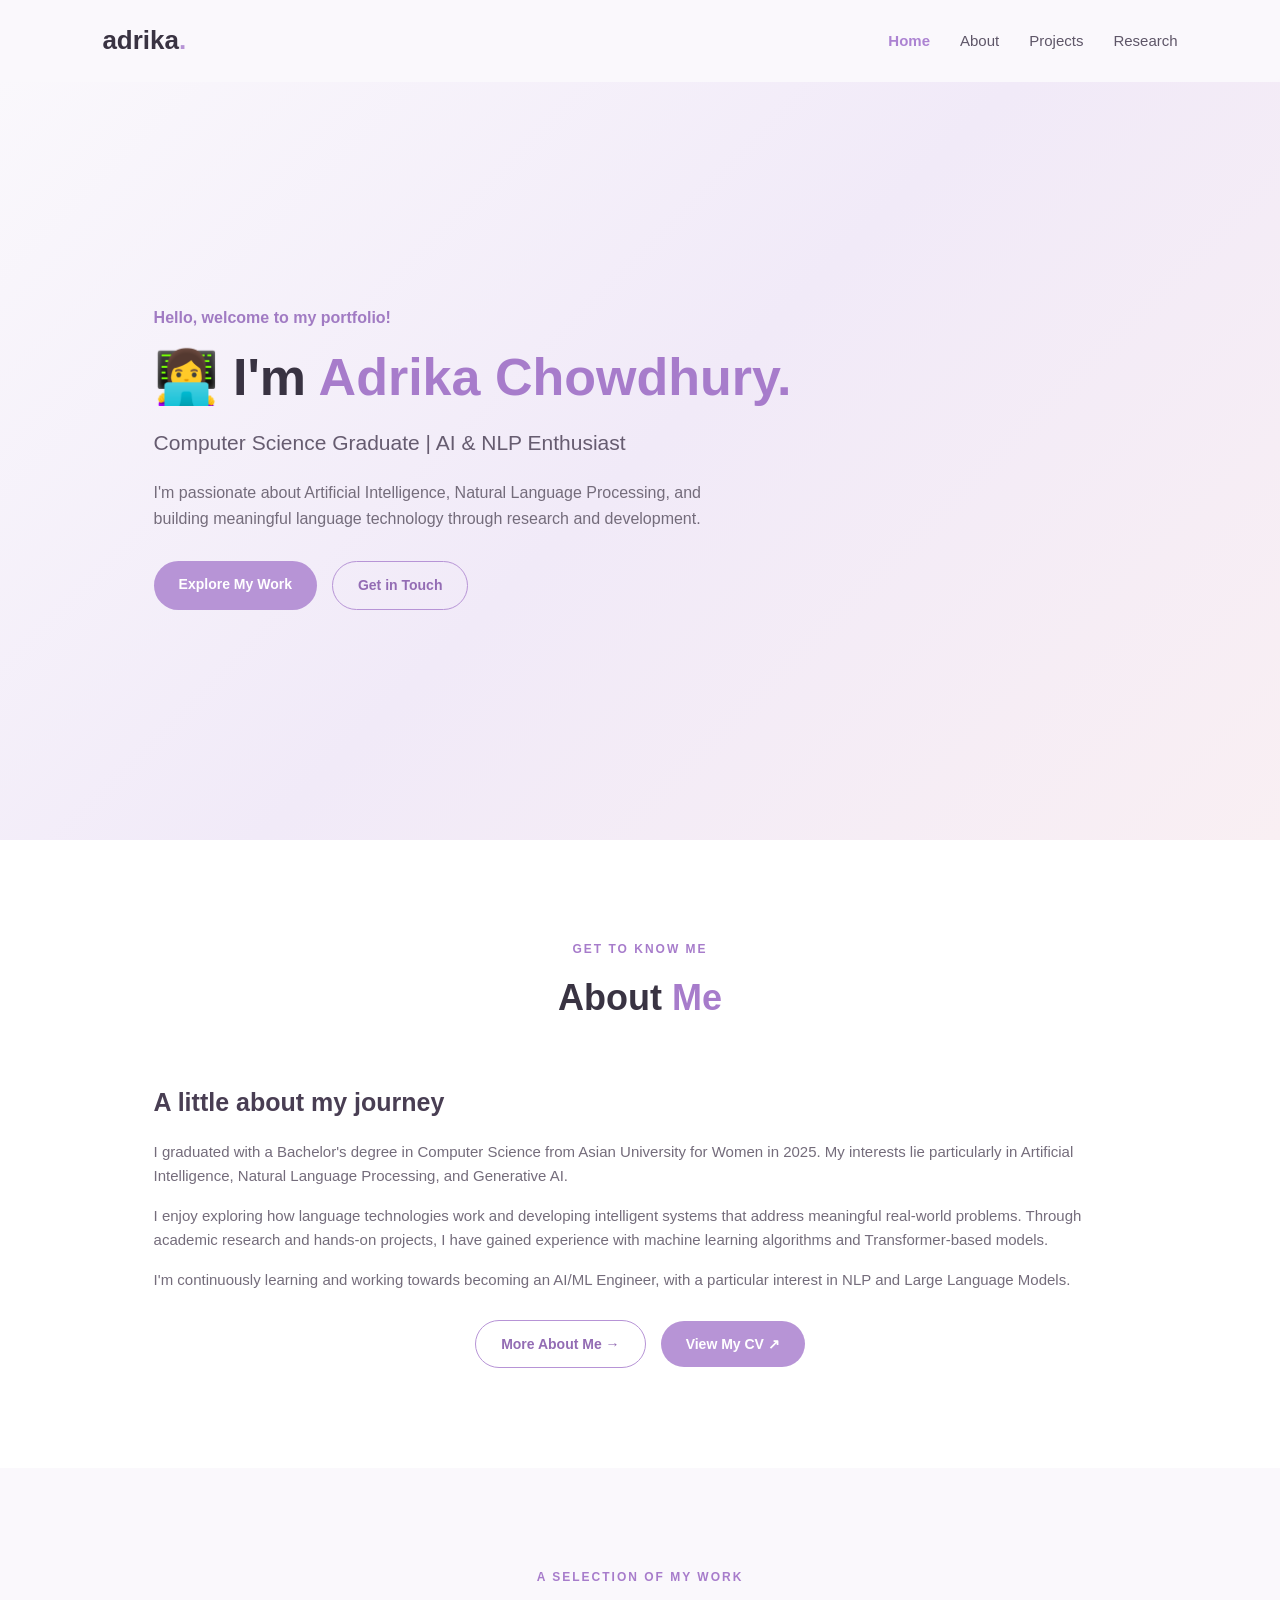
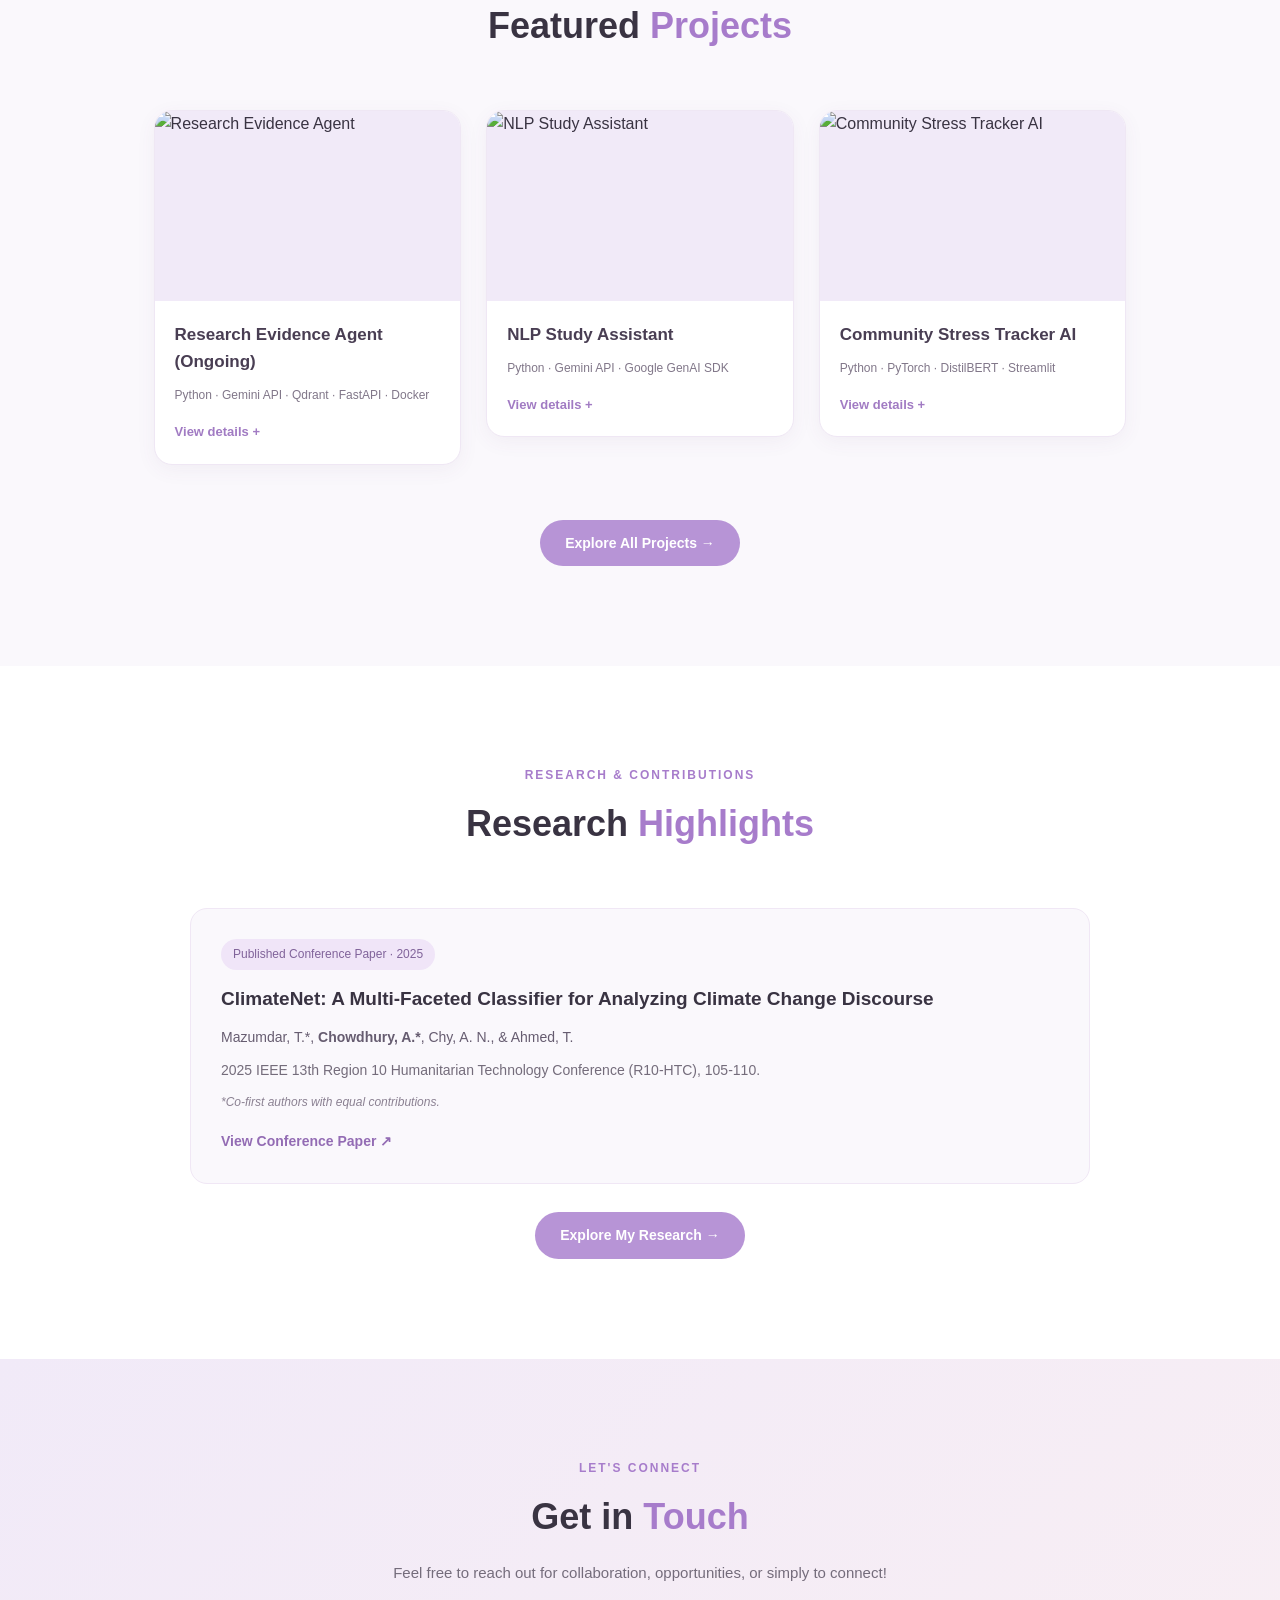
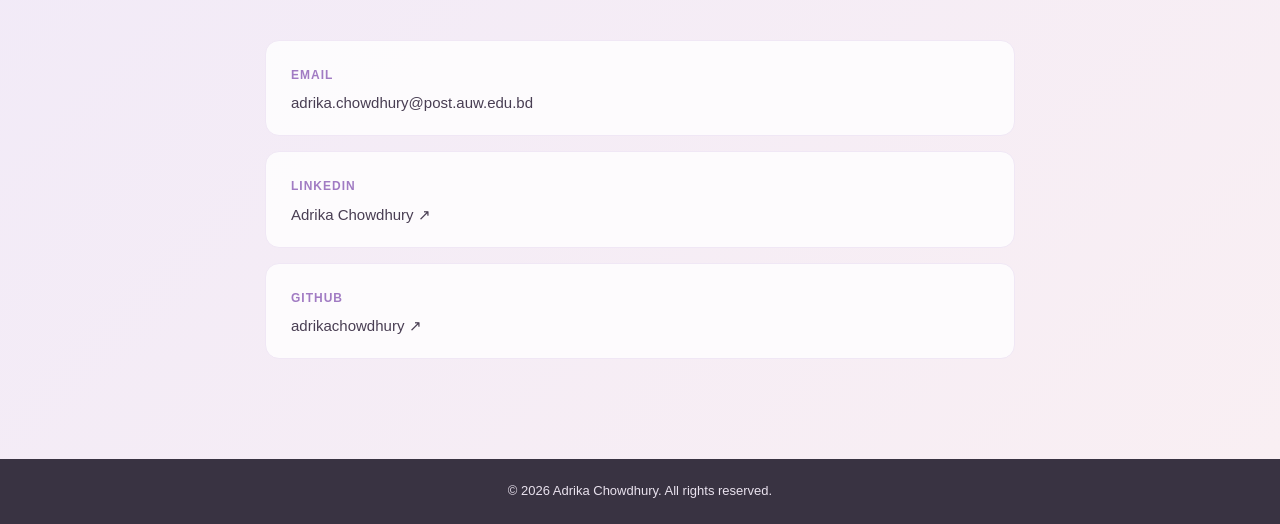
==== index.html @ bfbb592b "Add files via upload" ====
<!DOCTYPE html>
<html lang="en">

<head>
    <meta charset="UTF-8">
    <meta name="viewport" content="width=device-width, initial-scale=1.0">

    <title>Adrika Chowdhury | Portfolio</title>
    <link rel="icon" type="image/svg+xml" href="./assets/images/favicon.svg?v=2">

    <link rel="stylesheet" href="style.css">
</head>

<body>

    <!-- Navigation Bar -->
    <header>
        <nav class="navbar">

            <a href="index.html" class="logo">adrika<span>.</span></a>

            <ul class="nav-links">
                <li><a href="index.html" aria-current="page">Home</a></li>
                <li><a href="about.html">About</a></li>
                <li><a href="projects.html">Projects</a></li>
                <li><a href="research.html">Research</a></li>
            </ul>

        </nav>
    </header>

    <!-- Homepage / Hero Section -->
    <section id="home" class="hero">

        <div class="hero-content">

            <p class="greeting">Hello, welcome to my portfolio!</p>

            <h1>
                👩‍💻 I'm <span>Adrika Chowdhury.</span>
            </h1>

            <h2>
                Computer Science Graduate | AI & NLP Enthusiast
            </h2>

            <p class="intro">
                I'm passionate about Artificial Intelligence,
                Natural Language Processing, and building
                meaningful language technology through research and development.
            </p>

            <div class="hero-buttons">

                <a href="projects.html" class="btn primary-btn">
                    Explore My Work
                </a>

                <a href="#contact" class="btn secondary-btn">
                    Get in Touch
                </a>

            </div>

        </div>

    </section>

    <!-- About Preview Section -->
    <section id="about" class="about">

        <div class="section-heading">

            <p class="section-label">GET TO KNOW ME</p>

            <h2>About <span>Me</span></h2>

        </div>

        <div class="about-container">

            <div class="about-content">

                <h3>A little about my journey</h3>

                <p>
                    I graduated with a Bachelor's degree in Computer Science
                    from Asian University for Women in 2025. My interests lie
                    particularly in Artificial Intelligence, Natural Language
                    Processing, and Generative AI.
                </p>

                <p>
                    I enjoy exploring how language technologies work and
                    developing intelligent systems that address meaningful
                    real-world problems. Through academic research and
                    hands-on projects, I have gained experience with
                    machine learning algorithms and Transformer-based models.
                </p>

                <p>
                    I'm continuously learning and working towards becoming
                    an AI/ML Engineer, with a particular interest in NLP
                    and Large Language Models.
                </p>

                <div class="cv-container">

                    <a href="about.html" class="btn secondary-btn">
                        More About Me →
                    </a>

                    <a href="assets/AdrikaChowdhury_CV.pdf"
                       class="btn primary-btn"
                       target="_blank"
                       rel="noopener noreferrer">
                        View My CV ↗
                    </a>

                </div>

            </div>

        </div>

    </section>

    <!-- Selected Projects Section -->
    <section id="projects" class="projects">

        <div class="section-heading">

            <p class="section-label">A SELECTION OF MY WORK</p>

            <h2>Featured <span>Projects</span></h2>

        </div>

        <div class="project-category">

            <div class="project-grid">
            
                <!-- Research Evidence Agent -->
                <details class="project-card">

                    <summary>

                        <div class="project-cover">
                            <img src="assets/images/projects/research-evidence-agent.jpeg"
                                 alt="Research Evidence Agent">
                        </div>

                        <div class="project-info">

                            <h4>Research Evidence Agent (Ongoing)</h4>

                            <p class="project-tech">
                                Python · Gemini API · Qdrant · FastAPI · Docker
                            </p>

                            <span class="project-expand">View details +</span>

                        </div>

                    </summary>

                    <div class="project-details">

                        <p>
                            A document-grounded research assistant that
                            retrieves evidence from academic papers and
                            generates answers based on retrieved content.
                        </p>

                        <p><strong>Year:</strong> 2026</p>

                        <!-- <a href="#" class="project-link">
                            GitHub Repository ↗
                        </a> -->

                    </div>

                </details>

                <!-- NLP Study Assistant -->
                <details class="project-card">

                    <summary>

                        <div class="project-cover">
                            <img src="assets/images/projects/nlp-study-assistant.png"
                                 alt="NLP Study Assistant">
                        </div>

                        <div class="project-info">

                            <h4>NLP Study Assistant</h4>

                            <p class="project-tech">
                                Python · Gemini API · Google GenAI SDK
                            </p>

                            <span class="project-expand">View details +</span>

                        </div>

                    </summary>

                    <div class="project-details">

                        <p>
                            A command-line AI learning assistant for beginner
                            NLP students, featuring concept explanations,
                            practice questions and answer feedback.
                        </p>

                        <p><strong>Year:</strong> 2026</p>

                        <a href="https://github.com/adrikachowdhury/NLP-Study-Assistant" class="project-link">
                            GitHub Repository ↗
                        </a>

                    </div>

                </details>

                <!-- Community Stress Tracker -->
                <details class="project-card">

                    <summary>

                        <div class="project-cover">
                            <img src="assets/images/projects/community-stress-tracker.png"
                                 alt="Community Stress Tracker AI">
                        </div>

                        <div class="project-info">

                            <h4>Community Stress Tracker AI</h4>

                            <p class="project-tech">
                                Python · PyTorch · DistilBERT · Streamlit
                            </p>

                            <span class="project-expand">View details +</span>

                        </div>

                    </summary>

                    <div class="project-details">

                        <p>
                            A group-developed DistilBERT-based system that
                            analyses social media text to estimate community
                            stress levels across five emotion classes.
                        </p>

                        <p><strong>Year:</strong> 2026</p>

                        <a href="https://github.com/adrikachowdhury/Community-Stress-Tracker-AI" class="project-link">
                            GitHub Repository ↗
                        </a>

                    </div>

                </details>

            </div>

        </div>

        <div class="cv-container">

            <a href="projects.html" class="btn primary-btn">
                Explore All Projects →
            </a>

        </div>

    </section>

    <!-- Research Preview Section -->
    <section id="publications" class="publications">

        <div class="section-heading">

            <p class="section-label">RESEARCH & CONTRIBUTIONS</p>

            <h2>Research <span>Highlights</span></h2>

        </div>

        <div class="publication-container">

            <!-- Published Conference Paper -->
            <div class="publication-card">

                <span class="publication-status">
                    Published Conference Paper · 2025
                </span>

                <h3>
                    ClimateNet: A Multi-Faceted Classifier for Analyzing
                    Climate Change Discourse
                </h3>

                <p class="publication-authors">
                    Mazumdar, T.*, <strong>Chowdhury, A.*</strong>,
                    Chy, A. N., & Ahmed, T.
                </p>

                <p class="publication-details">
                    2025 IEEE 13th Region 10 Humanitarian Technology
                    Conference (R10-HTC), 105-110.
                </p>

                <p class="author-note">
                    *Co-first authors with equal contributions.
                </p>

                <a href="https://doi.org/10.1109/R10-HTC63995.2025.11394695"
                   target="_blank"
                   rel="noopener noreferrer"
                   class="publication-link">
                    View Conference Paper ↗
                </a>

            </div>

        </div>

        <div class="cv-container">

            <a href="research.html" class="btn primary-btn">
                Explore My Research →
            </a>

        </div>

    </section>

    <!-- Contact Section -->
    <section id="contact" class="contact">

        <div class="section-heading">

            <p class="section-label">LET'S CONNECT</p>

            <h2>Get in <span>Touch</span></h2>

            <p class="contact-intro">
                Feel free to reach out for collaboration,
                opportunities, or simply to connect!
            </p>

        </div>

        <div class="contact-container">

            <a href="mailto:adrika.chowdhury@post.auw.edu.bd"
               class="contact-item">

                <span>Email</span>
                <p>adrika.chowdhury@post.auw.edu.bd</p>

            </a>

            <a href="https://www.linkedin.com/in/adrika-chowdhury-a582712b1/"
               target="_blank"
               rel="noopener noreferrer"
               class="contact-item">

                <span>LinkedIn</span>
                <p>Adrika Chowdhury ↗</p>

            </a>

            <a href="https://github.com/adrikachowdhury"
               target="_blank"
               rel="noopener noreferrer"
               class="contact-item">

                <span>GitHub</span>
                <p>adrikachowdhury ↗</p>

            </a>

        </div>

    </section>

    <!-- Footer -->
    <footer>

        <p>© 2026 Adrika Chowdhury. All rights reserved.</p>

    </footer>


    <script src="script.js"></script>

</body>

</html>
---- style.css ----
/* ==============================
   General Settings
============================== */
* {
    margin: 0;
    padding: 0;
    box-sizing: border-box;
}

html {
    scroll-behavior: smooth;
    scroll-padding-top: 90px;
}

body {
    font-family: 'Segoe UI', sans-serif;
    background-color: #FAF8FC;
    color: #393342;
    line-height: 1.6;
    padding-top: 75px;
}

section {
    scroll-margin-top: 90px;
}

/* ==============================
   Navigation Bar
============================== */
header {
    background-color: rgba(250, 248, 252, 0.95);
    padding: 20px 8%;
    position: fixed;
    top: 0;
    left: 0;
    width: 100%;
    z-index: 1000;
    backdrop-filter: blur(12px);
}

.navbar {
    display: flex;
    justify-content: space-between;
    align-items: center;
}

.logo {
    font-size: 26px;
    font-weight: bold;
    color: #393342;
    text-decoration: none;
}

.logo span {
    color: #B794D6;
}

.nav-links {
    display: flex;
    gap: 30px;
    list-style: none;
}

.nav-links a {
    text-decoration: none;
    color: #5E5668;
    font-size: 15px;
    transition: color 0.3s ease;
}

.nav-links a:hover,
.nav-links a[aria-current="page"] {
    color: #AC83D2;
    font-weight: 600;
}

/* ==============================
   Hero Section
============================== */
.hero {
    min-height: 85vh;
    display: flex;
    align-items: center;
    padding: 60px 12%;
    background: linear-gradient(
        135deg,
        #FAF8FC,
        #F1EAF8,
        #F9EFF3
    );
}

.hero-content {
    max-width: 750px;
}

.greeting {
    color: #A17BC3;
    font-weight: 600;
    margin-bottom: 15px;
}

.hero h1 {
    font-size: 52px;
    line-height: 1.2;
    margin-bottom: 18px;
}

.hero h1 span {
    color: #A77CCB;
}

.hero h2 {
    font-size: 21px;
    font-weight: 500;
    color: #665C70;
    margin-bottom: 20px;
}

.intro {
    font-size: 16px;
    color: #746C7B;
    max-width: 600px;
    margin-bottom: 30px;
}

/* ==============================
   Hero Buttons
============================== */
.hero-buttons {
    display: flex;
    gap: 15px;
    flex-wrap: wrap;
}

.btn {
    display: inline-block;
    padding: 12px 25px;
    border-radius: 30px;
    text-decoration: none;
    font-size: 14px;
    font-weight: 600;
    transition: 0.3s ease;
}

.primary-btn {
    background-color: #B794D6;
    color: white;
}

.primary-btn:hover {
    background-color: #9D75C2;
    transform: translateY(-3px);
}

.secondary-btn {
    border: 1px solid #B794D6;
    color: #936CB4;
}

.secondary-btn:hover {
    background-color: #F0E5F8;
}

/* ==============================
   About Section
============================== */
.about {
    padding: 100px 12%;
    background-color: #FFFFFF;
}

.section-heading {
    text-align: center;
    margin-bottom: 55px;
}

.section-label {
    color: #A77CCB;
    font-size: 12px;
    font-weight: 700;
    letter-spacing: 2px;
    margin-bottom: 10px;
}

.section-heading h2 {
    font-size: 36px;
    color: #393342;
}

.section-heading h2 span {
    color: #A77CCB;
}

/* About Layout */
.about-container {
    display: flex;
    align-items: center;
    gap: 65px;
}

.about-visual {
    flex: 1;
    text-align: center;
}

.profile-placeholder {
    width: 280px;
    height: 330px;
    margin: auto;
    border-radius: 25px;
    background: linear-gradient(
        145deg,
        #E9DDF7,
        #F5DCE5,
        #DDE9E0
    );
    display: flex;
    align-items: center;
    justify-content: center;
    box-shadow: 0 10px 30px rgba(120, 90, 140, 0.12);
}

.profile-placeholder span {
    font-size: 65px;
    font-weight: 700;
    color: #FFFFFF;
    letter-spacing: 3px;
}

.profile-caption {
    color: #8B8192;
    font-size: 13px;
    margin-top: 18px;
}

/* About Text */
.about-content {
    flex: 1.5;
}

.about-content h3 {
    font-size: 25px;
    margin-bottom: 18px;
    color: #493E53;
}

.about-content > p {
    color: #746C7B;
    font-size: 15px;
    margin-bottom: 16px;
}

/* Academic Highlights */
.about-highlights {
    display: flex;
    gap: 12px;
    margin-top: 30px;
    flex-wrap: wrap;
}

.highlight-card {
    flex: 1;
    min-width: 120px;
    padding: 17px 12px;
    background-color: #F8F3FB;
    border: 1px solid #F0E7F5;
    border-radius: 15px;
}

.highlight-card h4 {
    color: #9D75C2;
    font-size: 17px;
    margin-bottom: 5px;
}

.highlight-card p {
    font-size: 12px;
    color: #817789;
}

.cv-container {
    margin-top: 28px;
    display: flex;
    justify-content: center;
    align-items: center;
    gap: 15px;
    flex-wrap: wrap;
    width: 100%;
}

/* ==============================
   Skills Section
============================== */
.skills {
    padding: 100px 12%;
    background-color: #FAF8FC;
}

.skills-container {
    display: grid;
    grid-template-columns: repeat(2, 1fr);
    gap: 22px;
    max-width: 1000px;
    margin: auto;
}

.skill-card {
    background-color: #FFFFFF;
    padding: 28px;
    border: 1px solid #F0E7F5;
    border-radius: 18px;
    box-shadow: 0 5px 20px rgba(120, 90, 140, 0.05);
}

.skill-card h3 {
    color: #493E53;
    font-size: 18px;
    margin-bottom: 18px;
}

.skill-tags {
    display: flex;
    flex-wrap: wrap;
    gap: 10px;
}

.skill-tags span {
    background-color: #F3EBF9;
    color: #80639A;
    padding: 8px 13px;
    border-radius: 20px;
    font-size: 13px;
}

/* ==============================
   Experience Section
============================== */
.experience {
    padding: 100px 12%;
    background-color: #FFFFFF;
}

.experience-container {
    max-width: 850px;
    margin: auto;
}

.experience-card {
    background-color: #FAF8FC;
    border: 1px solid #F0E7F5;
    padding: 27px 30px;
    border-radius: 16px;
    margin-bottom: 20px;
    transition: transform 0.3s ease;
}

.experience-card:hover {
    transform: translateY(-4px);
}

.experience-date {
    display: inline-block;
    color: #A17BC3;
    background-color: #F3EBF9;
    padding: 5px 12px;
    border-radius: 20px;
    font-size: 12px;
    margin-bottom: 12px;
}

.experience-card h3 {
    color: #393342;
    font-size: 19px;
    margin-bottom: 5px;
}

.experience-place {
    color: #A17BC3;
    font-size: 14px;
    font-weight: 600;
    margin-bottom: 12px;
}

.experience-role {
    color: #817789;
    font-size: 13px;
    font-style: italic;
    margin-bottom: 12px;
}

.experience-card > p:last-child {
    color: #746C7B;
    font-size: 14px;
}

.experience-points {
    padding-left: 20px;
    margin-top: 12px;
}

.experience-points li {
    color: #746C7B;
    font-size: 14px;
    line-height: 1.7;
    margin-bottom: 9px;
}

/* ==============================
   Certifications Section
============================== */
.certifications {
    padding: 55px 12% 80px;
    background-color: #FFFFFF;
}

.certifications .section-heading {
    margin-bottom: 30px;
}

.certification-container {
    max-width: 850px;
    margin: auto;
    display: grid;
    grid-template-columns: repeat(2, 1fr);
    gap: 20px;
}

.certification-card {
    background-color: #FAF8FC;
    border: 1px solid #F0E7F5;
    border-radius: 16px;
    padding: 25px;
}

.certification-card h3 {
    color: #493E53;
    font-size: 17px;
    margin-bottom: 9px;
}

.certification-card p {
    color: #746C7B;
    font-size: 14px;
    margin-bottom: 12px;
}

.certification-card span {
    color: #A17BC3;
    font-size: 12px;
}

/* ==============================
   Projects Section
============================== */
.projects {
    padding: 100px 12%;
    background-color: #FAF8FC;
}

.project-category {
    max-width: 1050px;
    margin: 0 auto 55px;
}

.project-category-title {
    font-size: 22px;
    color: #493E53;
    margin-bottom: 25px;
}

.project-grid {
    display: grid;
    grid-template-columns: repeat(3, 1fr);
    gap: 25px;
    align-items: start;
}

.project-card {
    background-color: #FFFFFF;
    border: 1px solid #EFE7F4;
    border-radius: 18px;
    overflow: hidden;
    box-shadow: 0 5px 20px rgba(100, 75, 120, 0.06);
    transition: transform 0.3s ease, box-shadow 0.3s ease;
}

.project-card:hover {
    transform: translateY(-5px);
    box-shadow: 0 10px 25px rgba(100, 75, 120, 0.12);
}

.project-card summary {
    list-style: none;
    cursor: pointer;
}

.project-card summary::-webkit-details-marker {
    display: none;
}

/* Project Cover Images */
.project-cover {
    width: 100%;
    height: 190px;
    overflow: hidden;
    background-color: #F1EAF8;
}

.project-cover img {
    width: 100%;
    height: 100%;
    object-fit: cover;
    display: block;
    transition: transform 0.4s ease;
}

.project-card:hover .project-cover img {
    transform: scale(1.04);
}

/* Project Cover Placeholders */
.cover-placeholder {
    display: flex;
    align-items: center;
    justify-content: center;
    background: linear-gradient(
        135deg,
        #E9DDF7,
        #F5DCE5,
        #DDE9E0
    );
}

.cover-placeholder span {
    color: #755E87;
    font-size: 16px;
    font-weight: 600;
}

.cover-research {
    background: linear-gradient(135deg, #8E82B5, #C5A9D9, #E5C9D7);
}

.cover-climatenet {
    background: linear-gradient(135deg, #718E86, #A8C5B2, #D9D8B8);
}

.cover-nlp-assistant {
    background: linear-gradient(135deg, #8879B5, #C2A8D9, #E9D5E5);
}

.cover-stress-tracker {
    background: linear-gradient(135deg, #638F87, #A4C6B2, #D8E4CF);
}

.cover-irony {
    background: linear-gradient(135deg, #A77D9A, #D4AFC5, #EAD9E4);
}

/* Project Information */
.project-info {
    padding: 20px;
}

.project-info h4 {
    font-size: 17px;
    color: #493E53;
    margin-bottom: 10px;
}

.project-tech {
    color: #817789;
    font-size: 12px;
    line-height: 1.8;
}

.project-expand {
    display: inline-block;
    color: #A17BC3;
    font-size: 13px;
    font-weight: 600;
    margin-top: 15px;
}

.project-card[open] .project-expand {
    color: #80639A;
}

/* Expanded Project Details */
.project-details {
    padding: 0 20px 20px;
    border-top: 1px solid #F0E7F5;
}

.project-details p {
    color: #746C7B;
    font-size: 13px;
    line-height: 1.7;
    margin: 15px 0;
}

.project-details strong {
    color: #493E53;
}

.project-link {
    display: inline-block;
    margin-top: 15px;
    color: #9D75C2;
    text-decoration: none;
    font-size: 13px;
    font-weight: 600;
}

.project-link:hover {
    text-decoration: underline;
}

/* ==============================
   Publications Section
============================== */
.publications {
    padding: 100px 12%;
    background-color: #FFFFFF;
}

.publication-container {
    max-width: 900px;
    margin: auto;
}

.publication-card {
    background-color: #FAF8FC;
    border: 1px solid #F0E7F5;
    border-radius: 17px;
    padding: 30px;
    margin-bottom: 22px;
}

.publication-status {
    display: inline-block;
    color: #80639A;
    background-color: #F0E5F8;
    padding: 6px 12px;
    border-radius: 20px;
    font-size: 12px;
    margin-bottom: 15px;
}

.in-preparation {
    background-color: #F8EDF1;
    color: #A16F85;
}

.publication-card h3 {
    color: #393342;
    font-size: 19px;
    line-height: 1.5;
    margin-bottom: 13px;
}

.publication-authors {
    color: #665C70;
    font-size: 14px;
    margin-bottom: 10px;
}

.publication-details {
    color: #746C7B;
    font-size: 14px;
    line-height: 1.7;
}

.author-note {
    color: #8B8192;
    font-size: 12px;
    font-style: italic;
    margin-top: 10px;
}

.publication-link {
    display: inline-block;
    margin-top: 18px;
    color: #936CB4;
    font-size: 14px;
    font-weight: 600;
    text-decoration: none;
}

.publication-link:hover {
    color: #76519B;
}

/* ==============================
   Contact Section
============================== */
.contact {
    padding: 100px 12%;
    background: linear-gradient(135deg, #F1EAF8, #F9EFF3);
}

.contact-intro {
    color: #746C7B;
    font-size: 15px;
    margin-top: 15px;
}

.contact-container {
    max-width: 750px;
    margin: 40px auto 0;
    display: grid;
    grid-template-columns: 1fr;
    gap: 15px;
}

.contact-item {
    background-color: rgba(255, 255, 255, 0.8);
    border: 1px solid #F0E7F5;
    border-radius: 14px;
    padding: 20px 25px;
    text-decoration: none;
    transition: transform 0.3s ease;
}

.contact-item:hover {
    transform: translateY(-3px);
}

.contact-item span {
    color: #A17BC3;
    font-size: 12px;
    font-weight: 700;
    text-transform: uppercase;
    letter-spacing: 1px;
}

.contact-item p {
    color: #493E53;
    font-size: 15px;
    margin-top: 5px;
    overflow-wrap: anywhere;
}

/* ==============================
   Footer
============================== */
footer {
    background-color: #393342;
    color: #E9E2EE;
    text-align: center;
    padding: 22px;
    font-size: 13px;
}

/* ==============================
   Responsive Design
============================== */
@media (max-width: 900px) {
    .project-grid {
        grid-template-columns: repeat(2, 1fr);
    }
}

@media (max-width: 768px) {
    header {
        padding: 18px 6%;
    }

    .nav-links {
        gap: 13px;
        flex-wrap: wrap;
        justify-content: flex-end;
    }

    .nav-links a {
        font-size: 12px;
    }

    .hero {
        padding: 60px 7%;
    }

    .hero h1 {
        font-size: 39px;
    }

    .hero h2 {
        font-size: 17px;
    }

    .about,
    .skills,
    .experience,
    .projects,
    .publications,
    .contact {
        padding: 75px 7%;
    }

    .certifications {
        padding: 55px 7% 75px;
    }

    .skills-container,
    .certification-container {
        grid-template-columns: 1fr;
    }

    .section-heading h2 {
        font-size: 30px;
    }
}

@media (max-width: 600px) {
    .project-grid {
        grid-template-columns: 1fr;
    }
}

@media (max-width: 480px) {
    .navbar {
        align-items: flex-start;
        gap: 15px;
    }

    .logo {
        font-size: 22px;
    }

    .nav-links {
        gap: 9px 12px;
    }

    .nav-links a {
        font-size: 11px;
    }

    .hero h1 {
        font-size: 33px;
    }

    .experience-card,
    .publication-card {
        padding: 22px;
    }
}
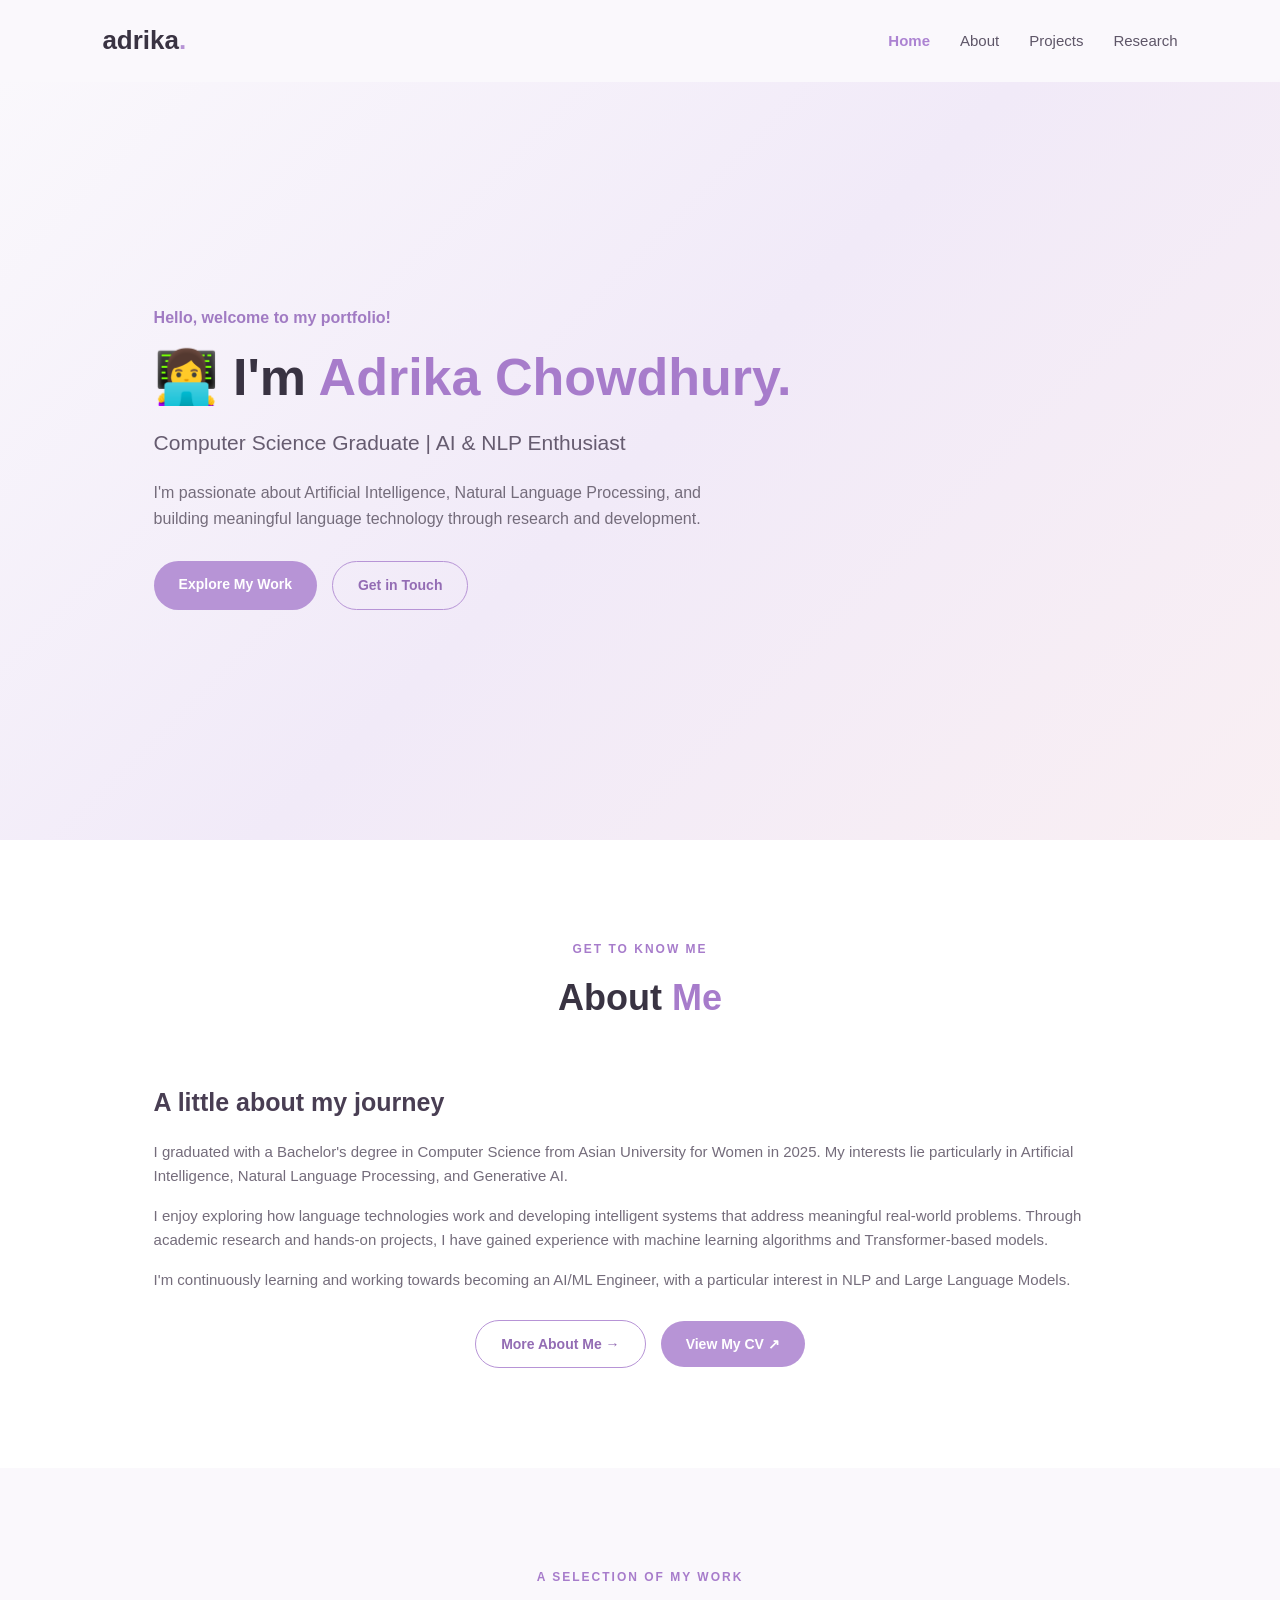
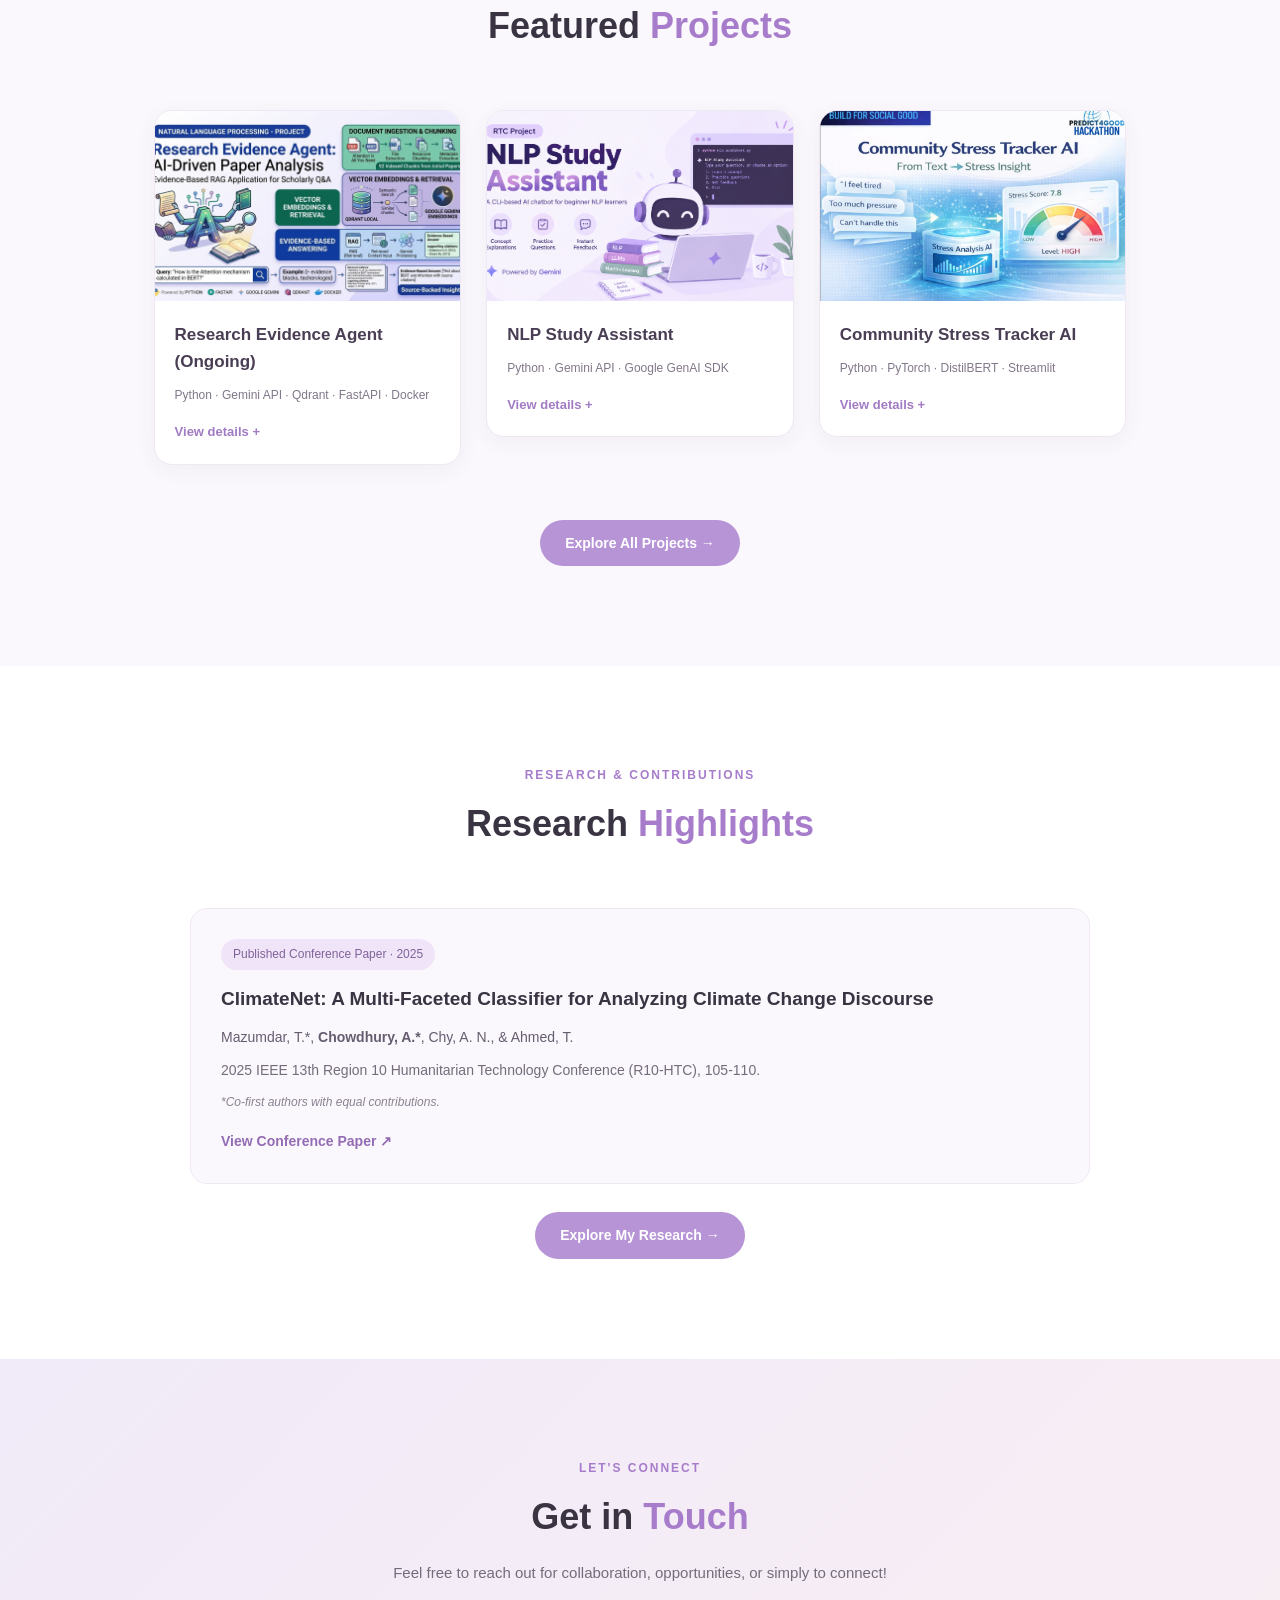
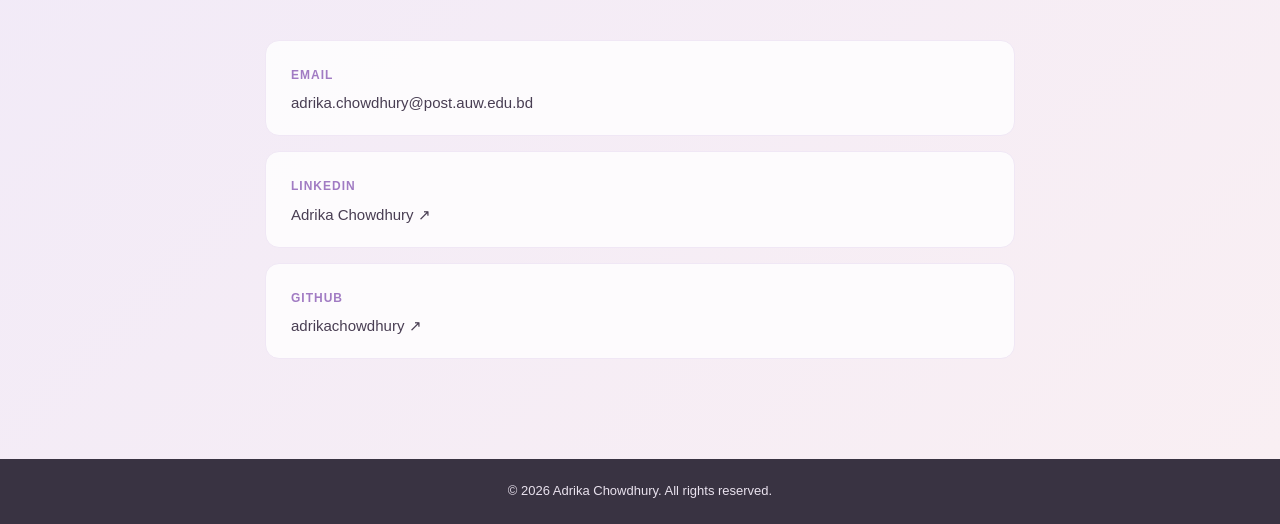
==== commit e207e484: "Remove extra space from code line" ====
--- a/index.html
+++ b/index.html
@@ -397,7 +397,6 @@
 
     </footer>
 
-
     <script src="script.js"></script>
 
 </body>
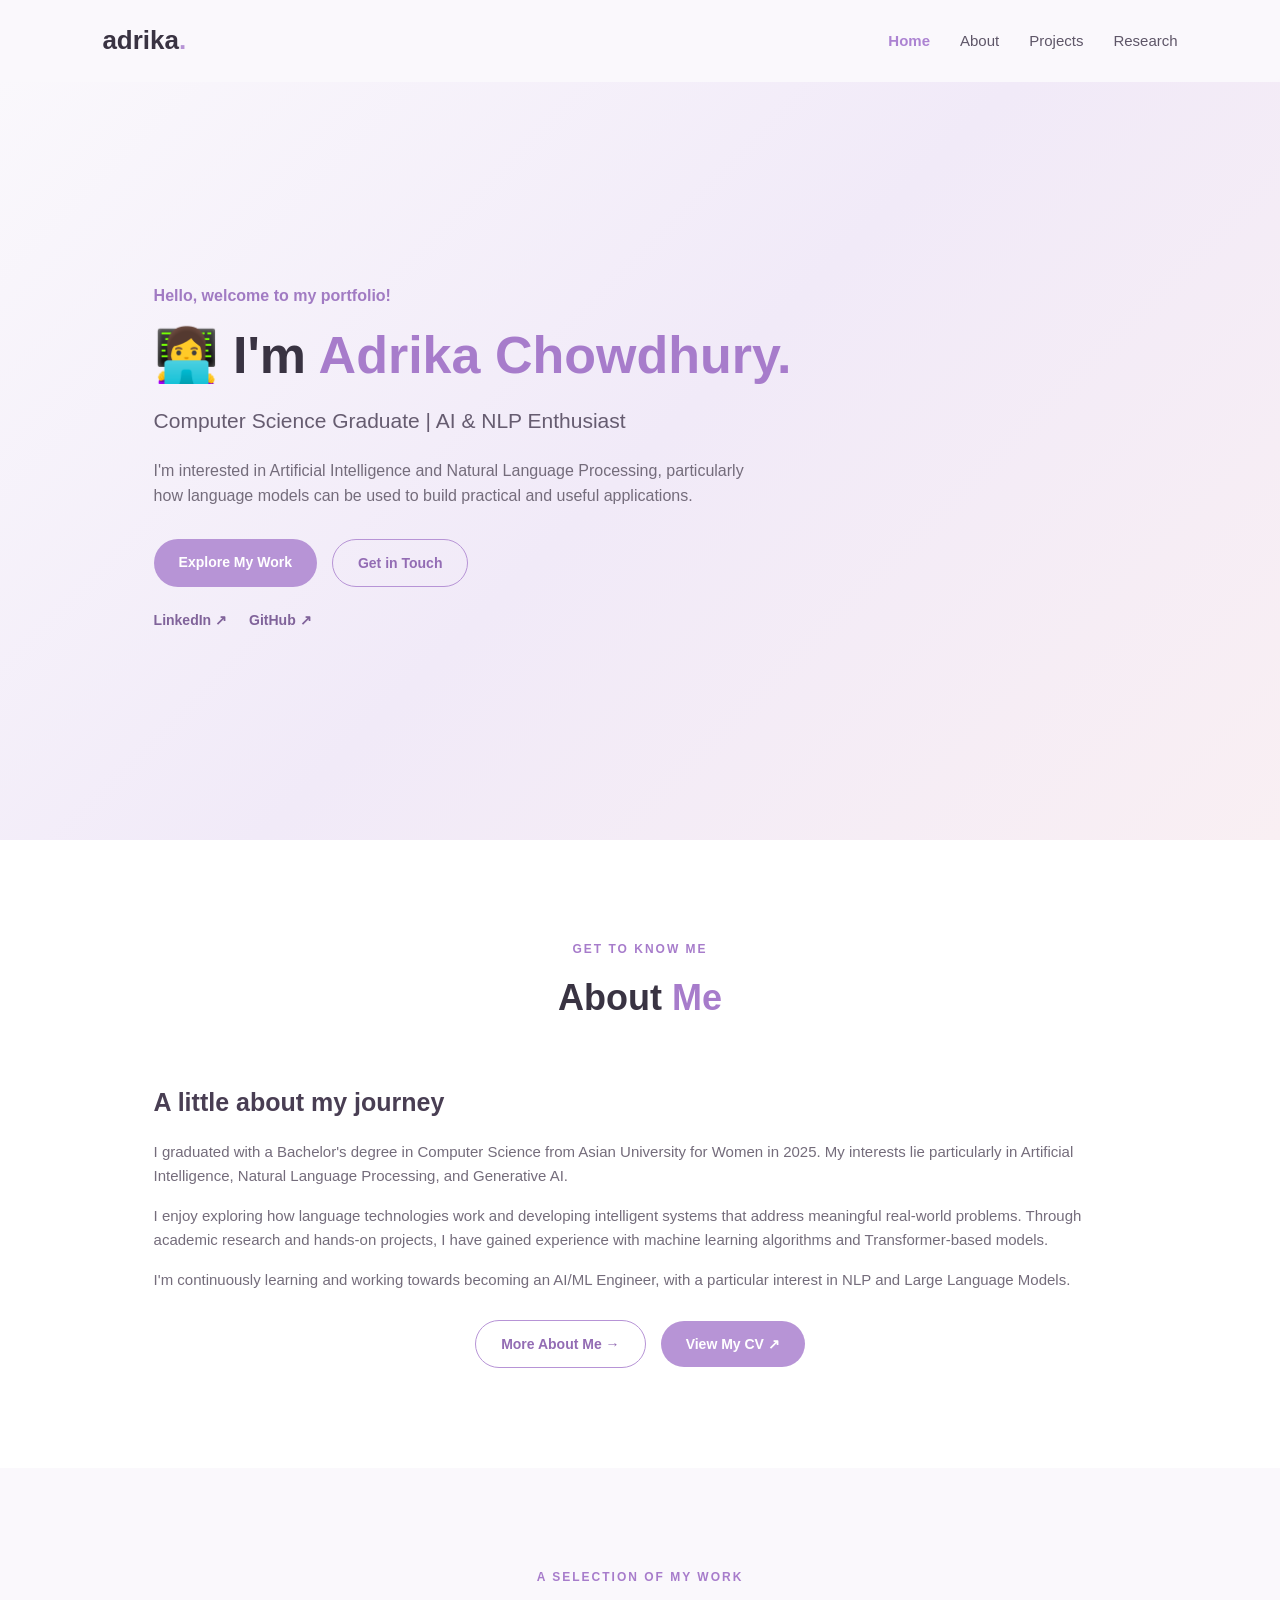
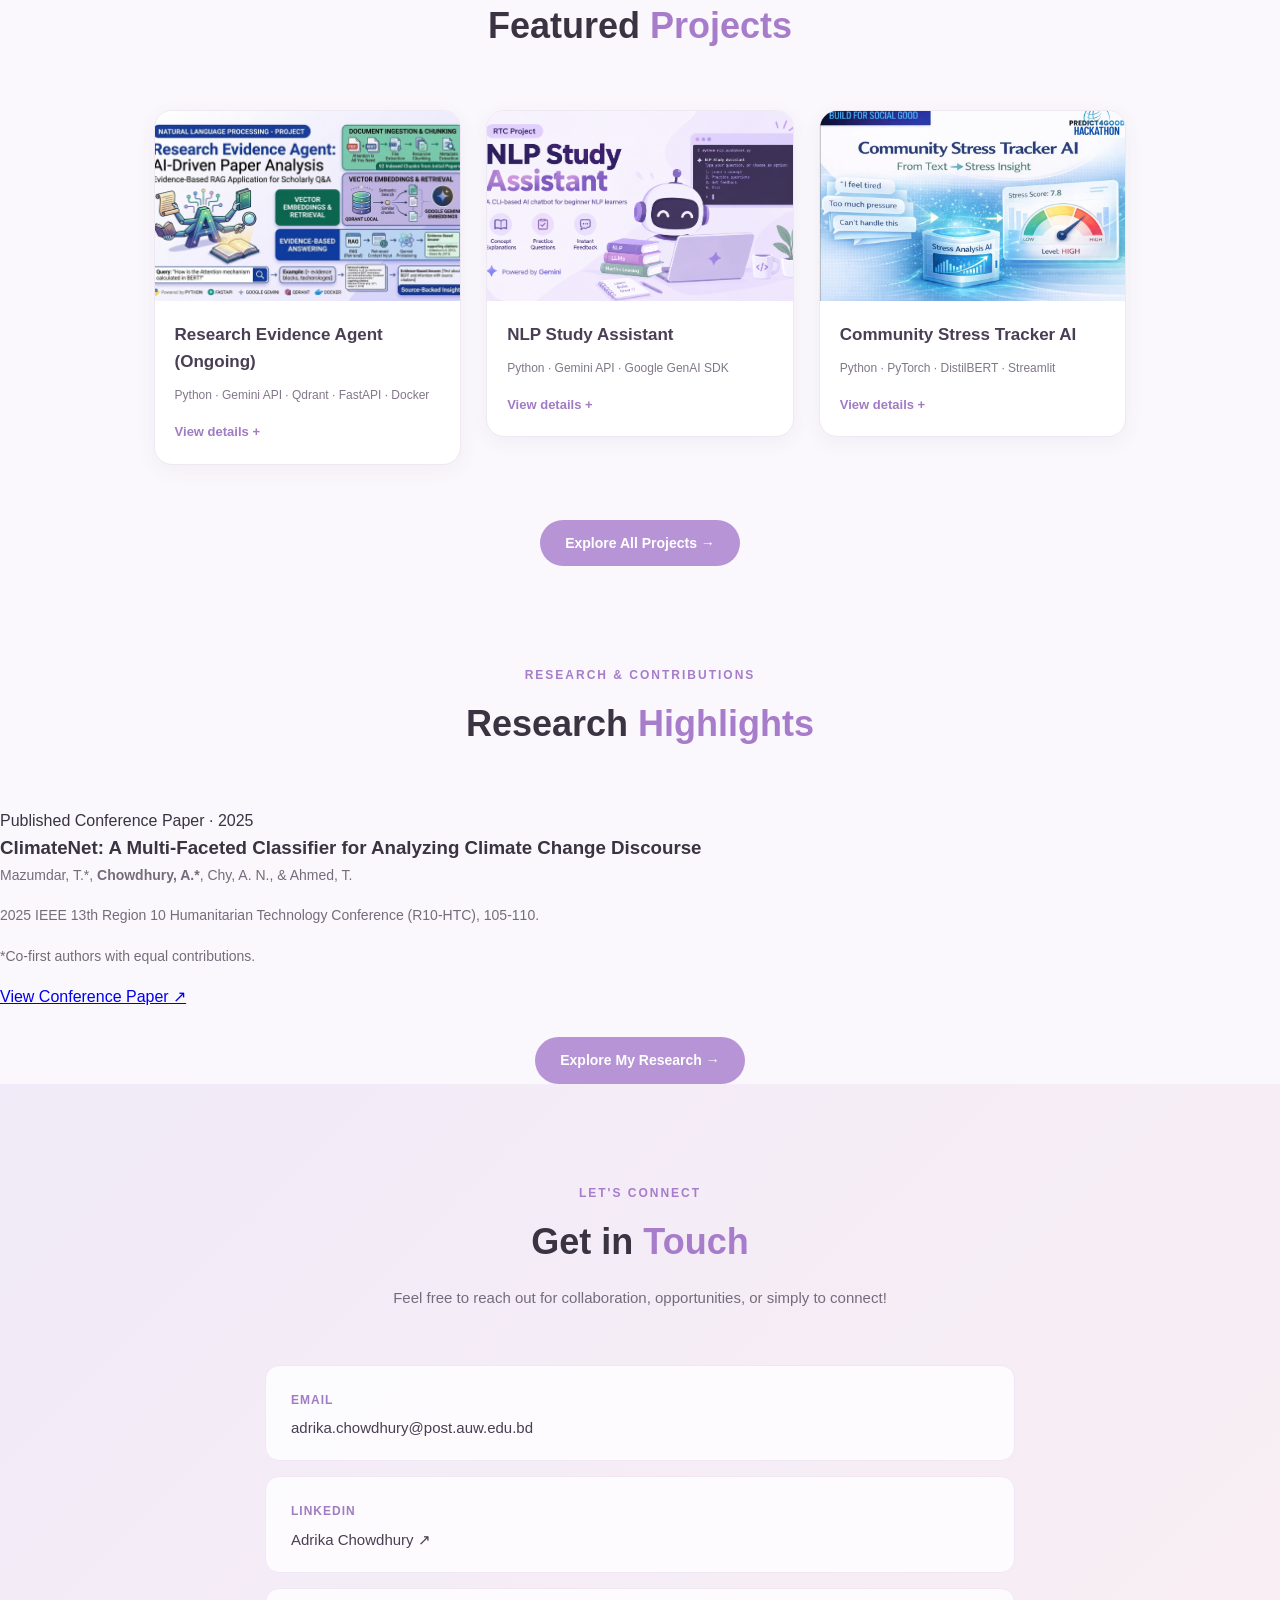
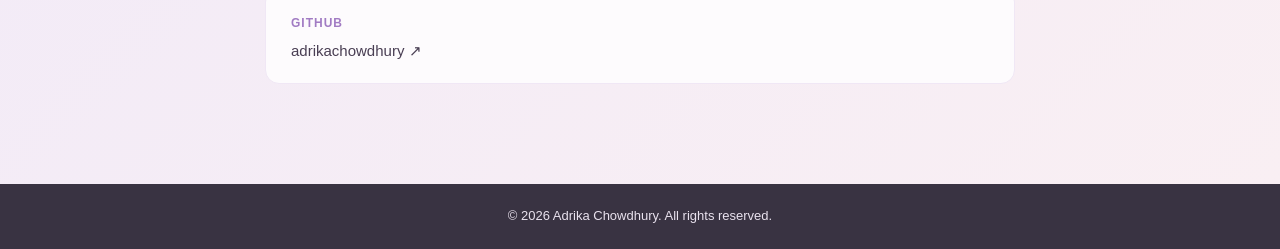
==== commit 0f0f8b72: "Refined index file with the styling" ====
--- a/index.html
+++ b/index.html
@@ -29,6 +29,8 @@
         </nav>
     </header>
 
+    <main>
+
     <!-- Homepage / Hero Section -->
     <section id="home" class="hero">
 
@@ -45,9 +47,9 @@
             </h2>
 
             <p class="intro">
-                I'm passionate about Artificial Intelligence,
-                Natural Language Processing, and building
-                meaningful language technology through research and development.
+                I'm interested in Artificial Intelligence and Natural Language
+                Processing, particularly how language models can be used to
+                build practical and useful applications.
             </p>
 
             <div class="hero-buttons">
@@ -61,6 +63,20 @@
                 </a>
 
             </div>
+
+            <div class="hero-socials">
+                <a href="https://www.linkedin.com/in/adrika-chowdhury-a582712b1/"
+                    target="_blank"
+                    rel="noopener noreferrer">
+                    LinkedIn ↗
+                </a>
+
+                <a href="https://github.com/adrikachowdhury"
+                    target="_blank"
+                    rel="noopener noreferrer">
+                    GitHub ↗
+                </a>
+</div>
 
         </div>
 
@@ -147,7 +163,7 @@
 
                         <div class="project-cover">
                             <img src="assets/images/projects/research-evidence-agent.jpeg"
-                                 alt="Research Evidence Agent">
+                                alt="Research Evidence Agent interface showing a question and retrieved evidence from academic papers">
                         </div>
 
                         <div class="project-info">
@@ -390,6 +406,8 @@
 
     </section>
 
+    </main>
+
     <!-- Footer -->
     <footer>
 
--- a/style.css
+++ b/style.css
@@ -88,6 +88,24 @@
         #F1EAF8,
         #F9EFF3
     );
+}
+
+.hero-socials {
+    display: flex;
+    gap: 22px;
+    margin-top: 22px;
+}
+
+.hero-socials a {
+    color: #80639A;
+    font-size: 14px;
+    font-weight: 600;
+    text-decoration: none;
+    transition: color 0.3s ease;
+}
+
+.hero-socials a:hover {
+    color: #76519B;
 }
 
 .hero-content {
@@ -617,79 +635,99 @@
     text-decoration: underline;
 }
 
-/* ==============================
-   Publications Section
-============================== */
-.publications {
-    padding: 100px 12%;
+
+/* ==============================
+   Research Page Enhancements
+============================== */
+
+/* Research Subheadings */
+.publication-card h4 {
+    color: #665477;
+    font-size: 16px;
+    margin-top: 25px;
+    margin-bottom: 10px;
+}
+
+/* Research Paragraphs */
+.publication-card > p {
+    color: #746C7B;
+    font-size: 14px;
+    line-height: 1.8;
+    margin-bottom: 15px;
+}
+
+/* Classification Task List */
+.publication-card > ul {
+    padding-left: 22px;
+    margin: 12px 0 20px;
+}
+
+.publication-card > ul li {
+    color: #746C7B;
+    font-size: 14px;
+    line-height: 1.8;
+    margin-bottom: 9px;
+}
+
+.publication-card > ul li strong {
+    color: #493E53;
+}
+
+/* Research Pipeline */
+.research-pipeline {
+    max-width: 700px;
+    margin: 30px auto 10px;
+    padding-left: 12px;
+    border-left: 2px solid #E5D7F0;
+}
+
+.pipeline-step {
+    position: relative;
     background-color: #FFFFFF;
-}
-
-.publication-container {
-    max-width: 900px;
-    margin: auto;
-}
-
-.publication-card {
-    background-color: #FAF8FC;
     border: 1px solid #F0E7F5;
-    border-radius: 17px;
-    padding: 30px;
-    margin-bottom: 22px;
-}
-
-.publication-status {
+    border-radius: 13px;
+    padding: 18px 22px;
+    margin-bottom: 12px;
+    box-shadow: 0 4px 15px rgba(120, 90, 140, 0.04);
+}
+
+.pipeline-number {
     display: inline-block;
     color: #80639A;
-    background-color: #F0E5F8;
-    padding: 6px 12px;
+    background-color: #F3EBF9;
+    padding: 4px 10px;
     border-radius: 20px;
-    font-size: 12px;
-    margin-bottom: 15px;
-}
-
-.in-preparation {
-    background-color: #F8EDF1;
-    color: #A16F85;
-}
-
-.publication-card h3 {
-    color: #393342;
+    font-size: 11px;
+    font-weight: 700;
+    margin-bottom: 9px;
+}
+
+.pipeline-step h4 {
+    margin: 0 0 6px;
+    color: #493E53;
+    font-size: 16px;
+}
+
+.pipeline-step p {
+    color: #746C7B;
+    font-size: 13px;
+    line-height: 1.7;
+}
+
+.pipeline-arrow {
+    color: #A77CCB;
     font-size: 19px;
-    line-height: 1.5;
-    margin-bottom: 13px;
-}
-
-.publication-authors {
-    color: #665C70;
-    font-size: 14px;
-    margin-bottom: 10px;
-}
-
-.publication-details {
-    color: #746C7B;
-    font-size: 14px;
-    line-height: 1.7;
-}
-
-.author-note {
-    color: #8B8192;
-    font-size: 12px;
-    font-style: italic;
-    margin-top: 10px;
-}
-
-.publication-link {
-    display: inline-block;
-    margin-top: 18px;
-    color: #936CB4;
-    font-size: 14px;
     font-weight: 600;
-    text-decoration: none;
-}
-
-.publication-link:hover {
-    color: #76519B;
+    text-align: center;
+    margin: 0 0 12px -12px;
+}
+
+/* Keyboard Focus */
+a:focus-visible,
+summary:focus-visible {
+    outline: 3px solid #936CB4;
+    outline-offset: 4px;
+    border-radius: 4px;
 }
 
 /* ==============================
@@ -844,4 +882,30 @@
     .publication-card {
         padding: 22px;
     }
+
+    .research-pipeline {
+        padding-left: 8px;
+    }
+
+    .pipeline-step {
+        padding: 16px;
+    }
+}
+
+/* ==============================
+   Reduced Motion Accessibility
+============================== */
+
+@media (prefers-reduced-motion: reduce) {
+    html {
+        scroll-behavior: auto;
+    }
+
+    *,
+    *::before,
+    *::after {
+        animation-duration: 0.01ms !important;
+        animation-iteration-count: 1 !important;
+        transition-duration: 0.01ms !important;
+    }
 }
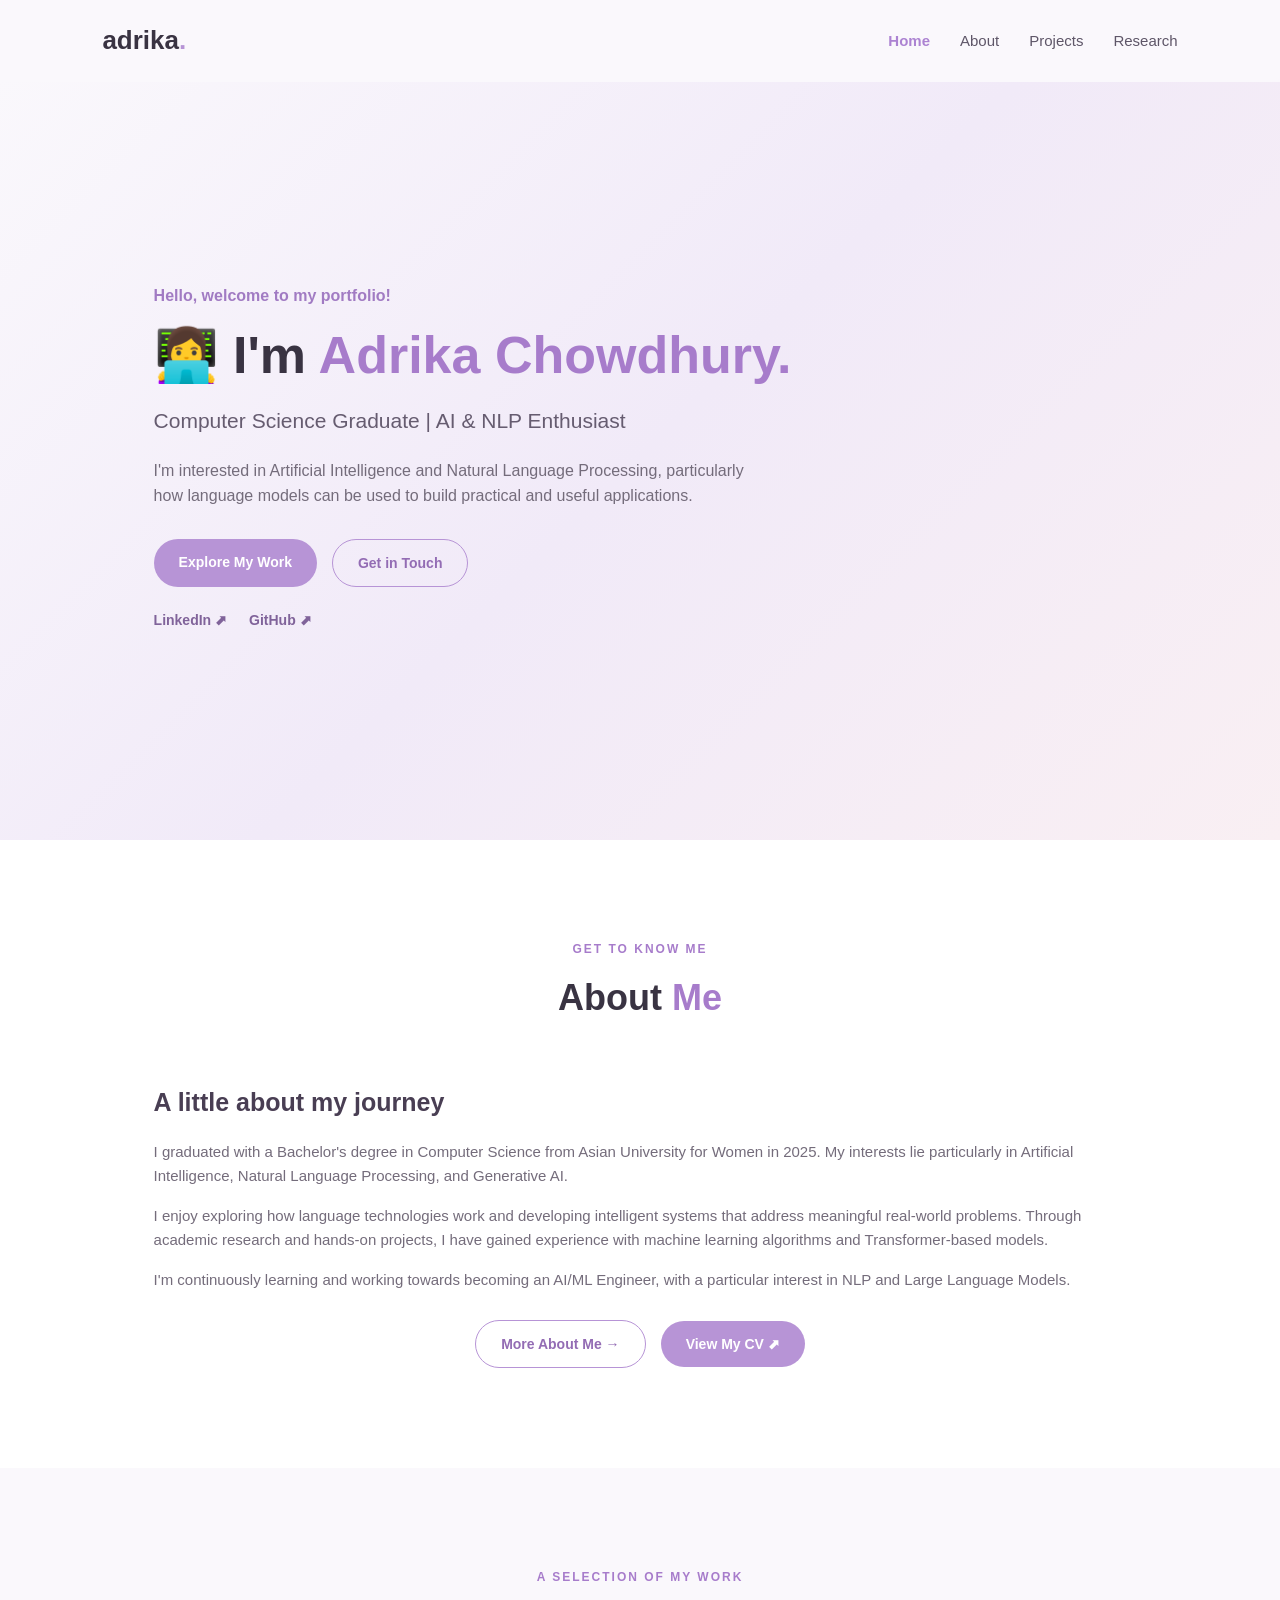
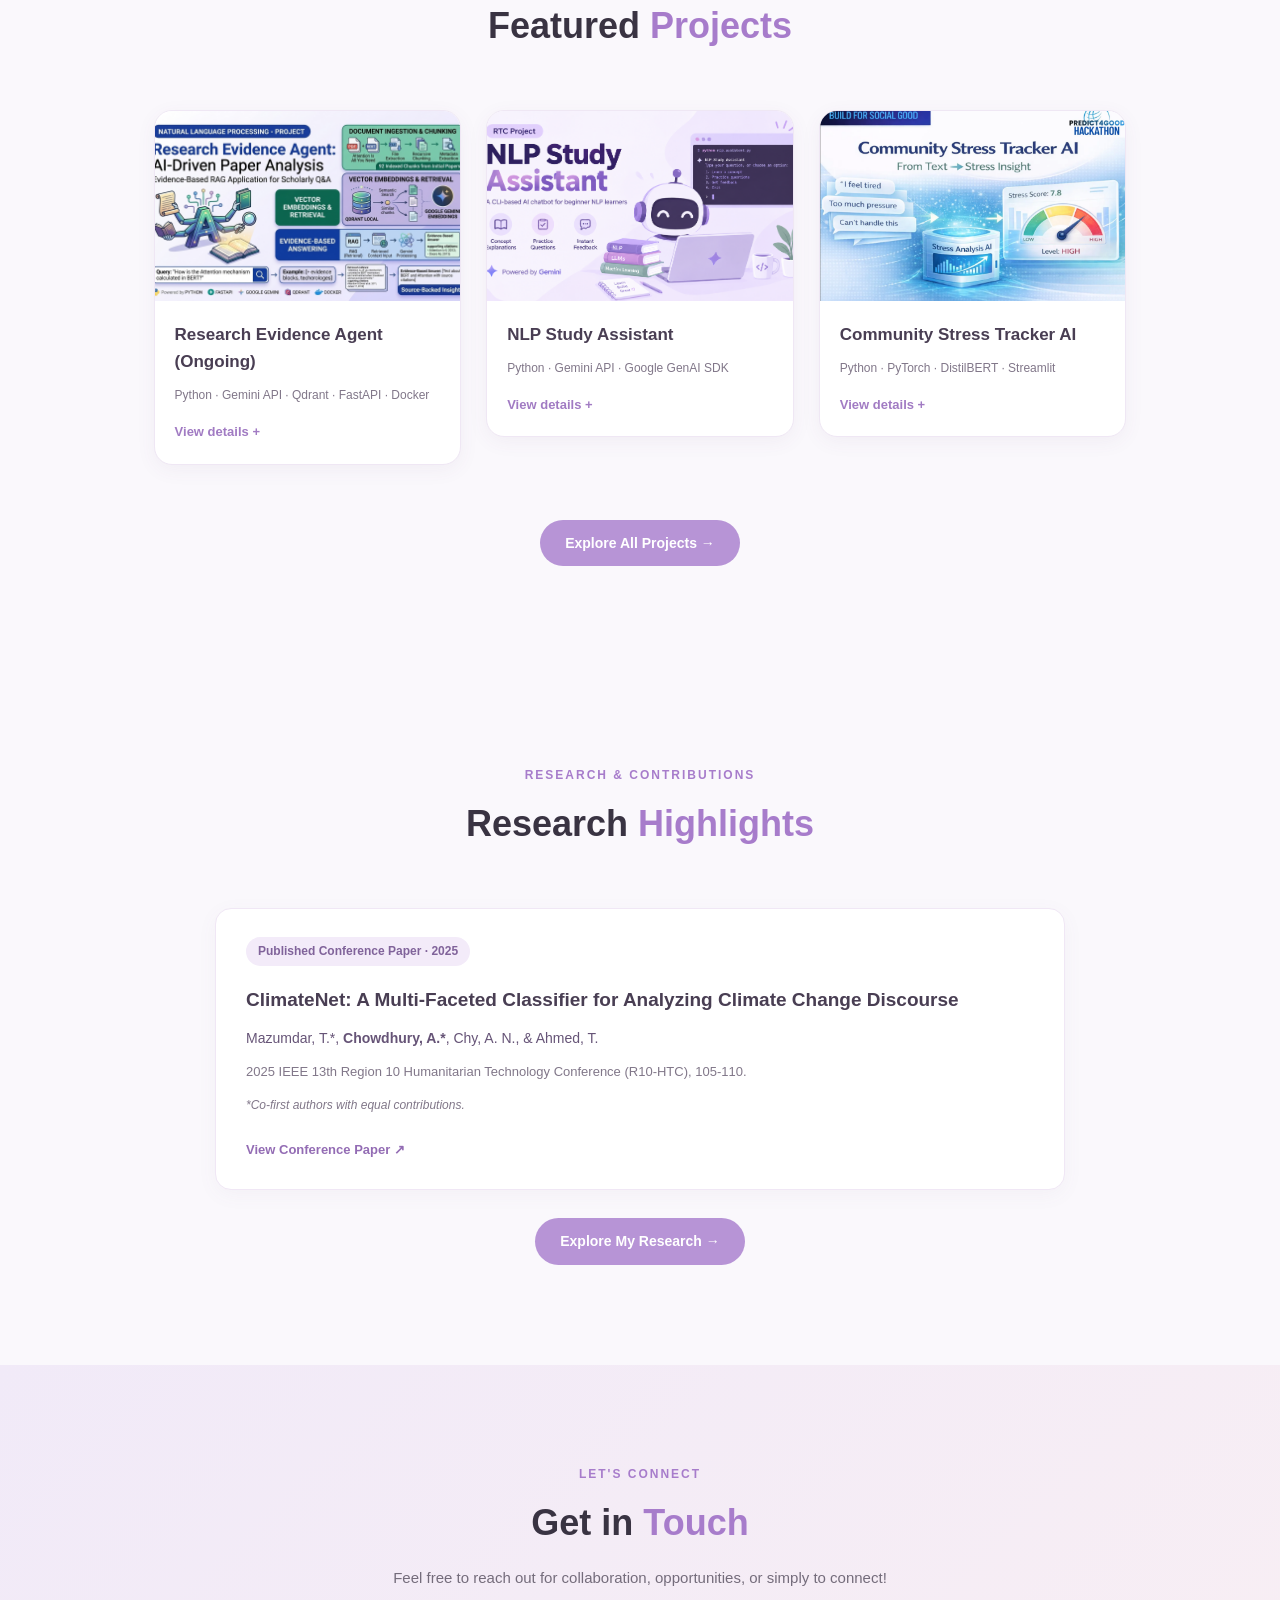
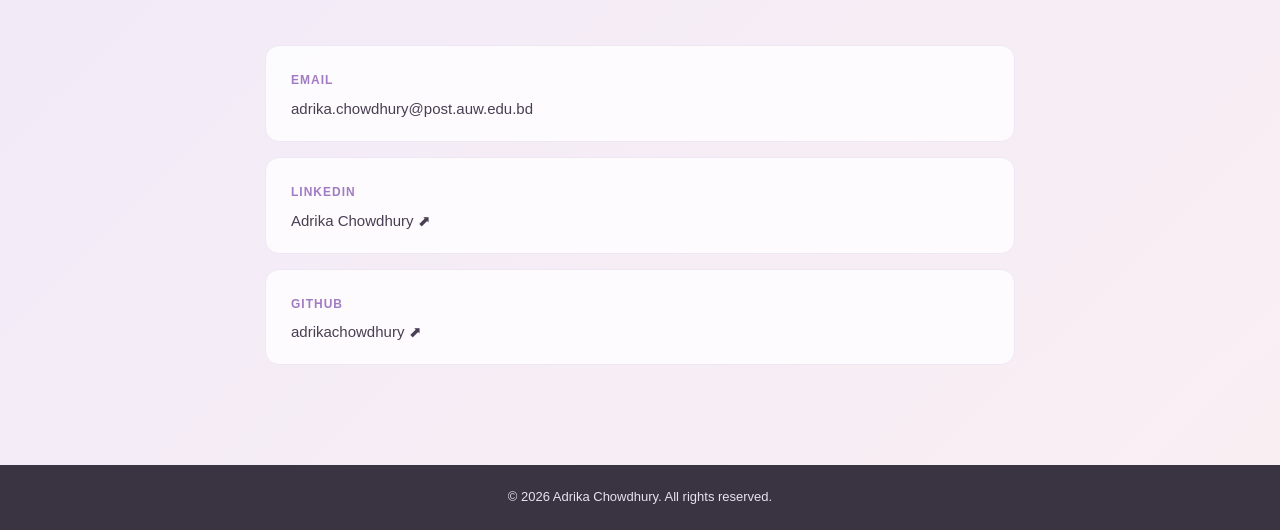
==== commit 80019332: "Update navigation link arrow symbol and 'other' projects layout" ====
--- a/index.html
+++ b/index.html
@@ -68,13 +68,13 @@
                 <a href="https://www.linkedin.com/in/adrika-chowdhury-a582712b1/"
                     target="_blank"
                     rel="noopener noreferrer">
-                    LinkedIn ↗
+                    LinkedIn ⬈
                 </a>
 
                 <a href="https://github.com/adrikachowdhury"
                     target="_blank"
                     rel="noopener noreferrer">
-                    GitHub ↗
+                    GitHub ⬈
                 </a>
 </div>
 
@@ -130,7 +130,7 @@
                        class="btn primary-btn"
                        target="_blank"
                        rel="noopener noreferrer">
-                        View My CV ↗
+                        View My CV ⬈
                     </a>
 
                 </div>
@@ -388,7 +388,7 @@
                class="contact-item">
 
                 <span>LinkedIn</span>
-                <p>Adrika Chowdhury ↗</p>
+                <p>Adrika Chowdhury ⬈</p>
 
             </a>
 
@@ -398,7 +398,7 @@
                class="contact-item">
 
                 <span>GitHub</span>
-                <p>adrikachowdhury ↗</p>
+                <p>adrikachowdhury ⬈</p>
 
             </a>
 
--- a/style.css
+++ b/style.css
@@ -1,6 +1,8 @@
+
 /* ==============================
    General Settings
 ============================== */
+
 * {
     margin: 0;
     padding: 0;
@@ -24,9 +26,11 @@
     scroll-margin-top: 90px;
 }
 
+
 /* ==============================
    Navigation Bar
 ============================== */
+
 header {
     background-color: rgba(250, 248, 252, 0.95);
     padding: 20px 8%;
@@ -74,9 +78,11 @@
     font-weight: 600;
 }
 
+
 /* ==============================
    Hero Section
 ============================== */
+
 .hero {
     min-height: 85vh;
     display: flex;
@@ -90,24 +96,6 @@
     );
 }
 
-.hero-socials {
-    display: flex;
-    gap: 22px;
-    margin-top: 22px;
-}
-
-.hero-socials a {
-    color: #80639A;
-    font-size: 14px;
-    font-weight: 600;
-    text-decoration: none;
-    transition: color 0.3s ease;
-}
-
-.hero-socials a:hover {
-    color: #76519B;
-}
-
 .hero-content {
     max-width: 750px;
 }
@@ -142,14 +130,39 @@
     margin-bottom: 30px;
 }
 
-/* ==============================
-   Hero Buttons
-============================== */
+
+/* ==============================
+   Hero Buttons & Social Links
+============================== */
+
 .hero-buttons {
     display: flex;
     gap: 15px;
     flex-wrap: wrap;
 }
+
+.hero-socials {
+    display: flex;
+    gap: 22px;
+    margin-top: 22px;
+}
+
+.hero-socials a {
+    color: #80639A;
+    font-size: 14px;
+    font-weight: 600;
+    text-decoration: none;
+    transition: color 0.3s ease;
+}
+
+.hero-socials a:hover {
+    color: #76519B;
+}
+
+
+/* ==============================
+   Buttons
+============================== */
 
 .btn {
     display: inline-block;
@@ -180,9 +193,11 @@
     background-color: #F0E5F8;
 }
 
+
 /* ==============================
    About Section
 ============================== */
+
 .about {
     padding: 100px 12%;
     background-color: #FFFFFF;
@@ -210,7 +225,9 @@
     color: #A77CCB;
 }
 
+
 /* About Layout */
+
 .about-container {
     display: flex;
     align-items: center;
@@ -252,7 +269,9 @@
     margin-top: 18px;
 }
 
+
 /* About Text */
+
 .about-content {
     flex: 1.5;
 }
@@ -269,7 +288,9 @@
     margin-bottom: 16px;
 }
 
+
 /* Academic Highlights */
+
 .about-highlights {
     display: flex;
     gap: 12px;
@@ -297,6 +318,9 @@
     color: #817789;
 }
 
+
+/* CV & CTA Containers */
+
 .cv-container {
     margin-top: 28px;
     display: flex;
@@ -307,9 +331,11 @@
     width: 100%;
 }
 
+
 /* ==============================
    Skills Section
 ============================== */
+
 .skills {
     padding: 100px 12%;
     background-color: #FAF8FC;
@@ -351,9 +377,11 @@
     font-size: 13px;
 }
 
+
 /* ==============================
    Experience Section
 ============================== */
+
 .experience {
     padding: 100px 12%;
     background-color: #FFFFFF;
@@ -424,9 +452,11 @@
     margin-bottom: 9px;
 }
 
+
 /* ==============================
    Certifications Section
 ============================== */
+
 .certifications {
     padding: 55px 12% 80px;
     background-color: #FFFFFF;
@@ -468,9 +498,11 @@
     font-size: 12px;
 }
 
+
 /* ==============================
    Projects Section
 ============================== */
+
 .projects {
     padding: 100px 12%;
     background-color: #FAF8FC;
@@ -517,7 +549,13 @@
     display: none;
 }
 
+.project-card summary:focus-visible {
+    outline-offset: -3px;
+}
+
+
 /* Project Cover Images */
+
 .project-cover {
     width: 100%;
     height: 190px;
@@ -537,7 +575,9 @@
     transform: scale(1.04);
 }
 
+
 /* Project Cover Placeholders */
+
 .cover-placeholder {
     display: flex;
     align-items: center;
@@ -576,7 +616,9 @@
     background: linear-gradient(135deg, #A77D9A, #D4AFC5, #EAD9E4);
 }
 
+
 /* Project Information */
+
 .project-info {
     padding: 20px;
 }
@@ -605,7 +647,9 @@
     color: #80639A;
 }
 
+
 /* Expanded Project Details */
+
 .project-details {
     padding: 0 20px 20px;
     border-top: 1px solid #F0E7F5;
@@ -637,10 +681,48 @@
 
 
 /* ==============================
-   Research Page Enhancements
-============================== */
-
-/* Research Subheadings */
+   Publication & Information Cards
+============================== */
+
+.publications {
+    padding: 100px 12%;
+    background-color: #FAF8FC;
+}
+
+.publication-container {
+    max-width: 850px;
+    margin: auto;
+    display: flex;
+    flex-direction: column;
+    gap: 22px;
+}
+
+.publication-card {
+    background-color: #FFFFFF;
+    border: 1px solid #F0E7F5;
+    border-radius: 16px;
+    padding: 28px 30px;
+    box-shadow: 0 5px 20px rgba(120, 90, 140, 0.05);
+}
+
+.publication-status {
+    display: inline-block;
+    color: #80639A;
+    background-color: #F3EBF9;
+    padding: 5px 12px;
+    border-radius: 20px;
+    font-size: 12px;
+    font-weight: 600;
+    margin-bottom: 8px;
+}
+
+.publication-card h3 {
+    color: #493E53;
+    font-size: 19px;
+    line-height: 1.5;
+    margin: 12px 0;
+}
+
 .publication-card h4 {
     color: #665477;
     font-size: 16px;
@@ -648,7 +730,20 @@
     margin-bottom: 10px;
 }
 
-/* Research Paragraphs */
+.publication-authors,
+.publication-card .publication-authors {
+    color: #665477;
+    font-size: 14px;
+    margin-bottom: 8px;
+}
+
+.publication-details,
+.publication-card .publication-details {
+    color: #817789;
+    font-size: 13px;
+    margin-bottom: 12px;
+}
+
 .publication-card > p {
     color: #746C7B;
     font-size: 14px;
@@ -656,7 +751,13 @@
     margin-bottom: 15px;
 }
 
-/* Classification Task List */
+.publication-card .author-note {
+    color: #817789;
+    font-size: 12px;
+    font-style: italic;
+    margin-bottom: 15px;
+}
+
 .publication-card > ul {
     padding-left: 22px;
     margin: 12px 0 20px;
@@ -673,7 +774,26 @@
     color: #493E53;
 }
 
-/* Research Pipeline */
+.publication-link {
+    display: inline-block;
+    color: #936CB4;
+    font-size: 13px;
+    font-weight: 600;
+    text-decoration: none;
+    margin-top: 8px;
+    transition: color 0.3s ease;
+}
+
+.publication-link:hover {
+    color: #76519B;
+    text-decoration: underline;
+}
+
+
+/* ==============================
+   Research Pipeline
+============================== */
+
 .research-pipeline {
     max-width: 700px;
     margin: 30px auto 10px;
@@ -722,20 +842,18 @@
     margin: 0 0 12px -12px;
 }
 
-/* Keyboard Focus */
-a:focus-visible,
-summary:focus-visible {
-    outline: 3px solid #936CB4;
-    outline-offset: 4px;
-    border-radius: 4px;
-}
 
 /* ==============================
    Contact Section
 ============================== */
+
 .contact {
     padding: 100px 12%;
-    background: linear-gradient(135deg, #F1EAF8, #F9EFF3);
+    background: linear-gradient(
+        135deg,
+        #F1EAF8,
+        #F9EFF3
+    );
 }
 
 .contact-intro {
@@ -780,9 +898,23 @@
     overflow-wrap: anywhere;
 }
 
+
+/* ==============================
+   Keyboard Focus
+============================== */
+
+a:focus-visible,
+summary:focus-visible {
+    outline: 3px solid #936CB4;
+    outline-offset: 4px;
+    border-radius: 4px;
+}
+
+
 /* ==============================
    Footer
 ============================== */
+
 footer {
     background-color: #393342;
     color: #E9E2EE;
@@ -791,16 +923,21 @@
     font-size: 13px;
 }
 
+
 /* ==============================
    Responsive Design
 ============================== */
+
 @media (max-width: 900px) {
+
     .project-grid {
         grid-template-columns: repeat(2, 1fr);
     }
 }
 
+
 @media (max-width: 768px) {
+
     header {
         padding: 18px 6%;
     }
@@ -850,13 +987,17 @@
     }
 }
 
+
 @media (max-width: 600px) {
+
     .project-grid {
         grid-template-columns: 1fr;
     }
 }
 
+
 @media (max-width: 480px) {
+
     .navbar {
         align-items: flex-start;
         gap: 15px;
@@ -892,11 +1033,13 @@
     }
 }
 
+
 /* ==============================
    Reduced Motion Accessibility
 ============================== */
 
 @media (prefers-reduced-motion: reduce) {
+
     html {
         scroll-behavior: auto;
     }
@@ -908,4 +1051,231 @@
         animation-iteration-count: 1 !important;
         transition-duration: 0.01ms !important;
     }
+}
+
+
+/* =========================================
+   PROJECT WORKFLOW DIAGRAMS
+========================================= */
+
+.workflow-section {
+    margin: 30px 0;
+    padding: 24px;
+    background: #fcf9ff;
+    border: 1px solid #eee4f5;
+    border-radius: 16px;
+}
+
+.workflow-section > h4 {
+    color: #805a9e;
+    font-size: 1.15rem;
+    margin-bottom: 10px;
+}
+
+.workflow-intro {
+    color: #77717d;
+    font-size: 0.9rem;
+    margin-bottom: 22px;
+    line-height: 1.7;
+}
+
+.workflow-group {
+    margin: 22px 0;
+}
+
+.workflow-group-label {
+    display: inline-block;
+    color: #936eae;
+    background: #f1e8f8;
+    padding: 7px 13px;
+    border-radius: 20px;
+    font-size: 0.8rem;
+    font-weight: 600;
+    margin-bottom: 15px;
+}
+
+.workflow-flow {
+    display: flex;
+    align-items: stretch;
+    justify-content: center;
+    flex-wrap: wrap;
+    gap: 10px;
+}
+
+.workflow-step {
+    flex: 1 1 135px;
+    min-width: 0;
+    padding: 16px 12px;
+    background: #ffffff;
+    border: 1px solid #eadff1;
+    border-radius: 12px;
+    text-align: center;
+    box-shadow: 0 3px 12px rgba(120, 85, 145, 0.05);
+}
+
+.workflow-number {
+    display: inline-flex;
+    align-items: center;
+    justify-content: center;
+    width: 27px;
+    height: 27px;
+    border-radius: 50%;
+    background: #f0e4f8;
+    color: #855fa3;
+    font-size: 0.75rem;
+    font-weight: 700;
+    margin-bottom: 9px;
+}
+
+.workflow-step h5,
+.workflow-branch h5 {
+    color: #554361;
+    font-size: 0.88rem;
+    margin-bottom: 7px;
+    line-height: 1.4;
+}
+
+.workflow-step p,
+.workflow-branch p {
+    color: #817987;
+    font-size: 0.77rem;
+    line-height: 1.5;
+    margin: 0;
+}
+
+.workflow-arrow {
+    display: flex;
+    align-items: center;
+    justify-content: center;
+    color: #b28bc9;
+    font-size: 1.4rem;
+    font-weight: 600;
+    flex: 0 0 auto;
+}
+
+.workflow-down-arrow {
+    text-align: center;
+    color: #b28bc9;
+    font-size: 1.5rem;
+    font-weight: 600;
+    padding: 8px 0;
+}
+
+.workflow-highlight {
+    background: #f6effb;
+    border: 1px solid #dfc9ed;
+}
+
+.workflow-result {
+    background: #f8edf4;
+    border: 1px solid #edcfdf;
+}
+
+.workflow-result h5 {
+    color: #925f80;
+}
+
+.workflow-split-title {
+    text-align: center;
+    font-size: 0.85rem;
+    font-weight: 600;
+    color: #8966a1;
+    margin: 12px 0 16px;
+}
+
+.workflow-branches {
+    display: grid;
+    grid-template-columns: repeat(auto-fit, minmax(125px, 1fr));
+    gap: 12px;
+}
+
+.workflow-branch {
+    background: #ffffff;
+    border: 1px solid #eadff1;
+    border-radius: 12px;
+    padding: 17px 12px;
+    text-align: center;
+    position: relative;
+}
+
+.workflow-branch .workflow-number {
+    display: inline-flex;
+}
+
+.workflow-tags {
+    display: flex;
+    justify-content: center;
+    flex-wrap: wrap;
+    gap: 7px;
+    margin-top: 12px;
+}
+
+.workflow-tags span {
+    background: #ffffff;
+    color: #89668e;
+    border: 1px solid #e8d6e8;
+    border-radius: 20px;
+    padding: 6px 10px;
+    font-size: 0.75rem;
+}
+
+
+/* =========================================
+   PROJECT STATUS LABEL
+========================================= */
+
+.project-status {
+    display: inline-block;
+    background: #f2eaf8;
+    color: #805c99;
+    border-radius: 20px;
+    padding: 6px 12px;
+    font-size: 0.75rem;
+    font-weight: 600;
+    margin-bottom: 16px;
+}
+
+
+/* =========================================
+   WORKFLOW RESPONSIVENESS
+========================================= */
+
+@media (max-width: 768px) {
+
+    .workflow-section {
+        padding: 17px;
+        margin: 24px 0;
+    }
+
+    .workflow-flow {
+        flex-direction: column;
+        align-items: stretch;
+    }
+
+    .workflow-step {
+        flex: 1 1 auto;
+        width: 100%;
+    }
+
+    .workflow-arrow {
+        transform: rotate(90deg);
+        padding: 3px;
+    }
+
+    .workflow-branches {
+        grid-template-columns: repeat(2, minmax(0, 1fr));
+    }
+
+}
+
+@media (max-width: 420px) {
+
+    .workflow-branches {
+        grid-template-columns: 1fr;
+    }
+
+    .workflow-section {
+        padding: 14px;
+    }
+
 }
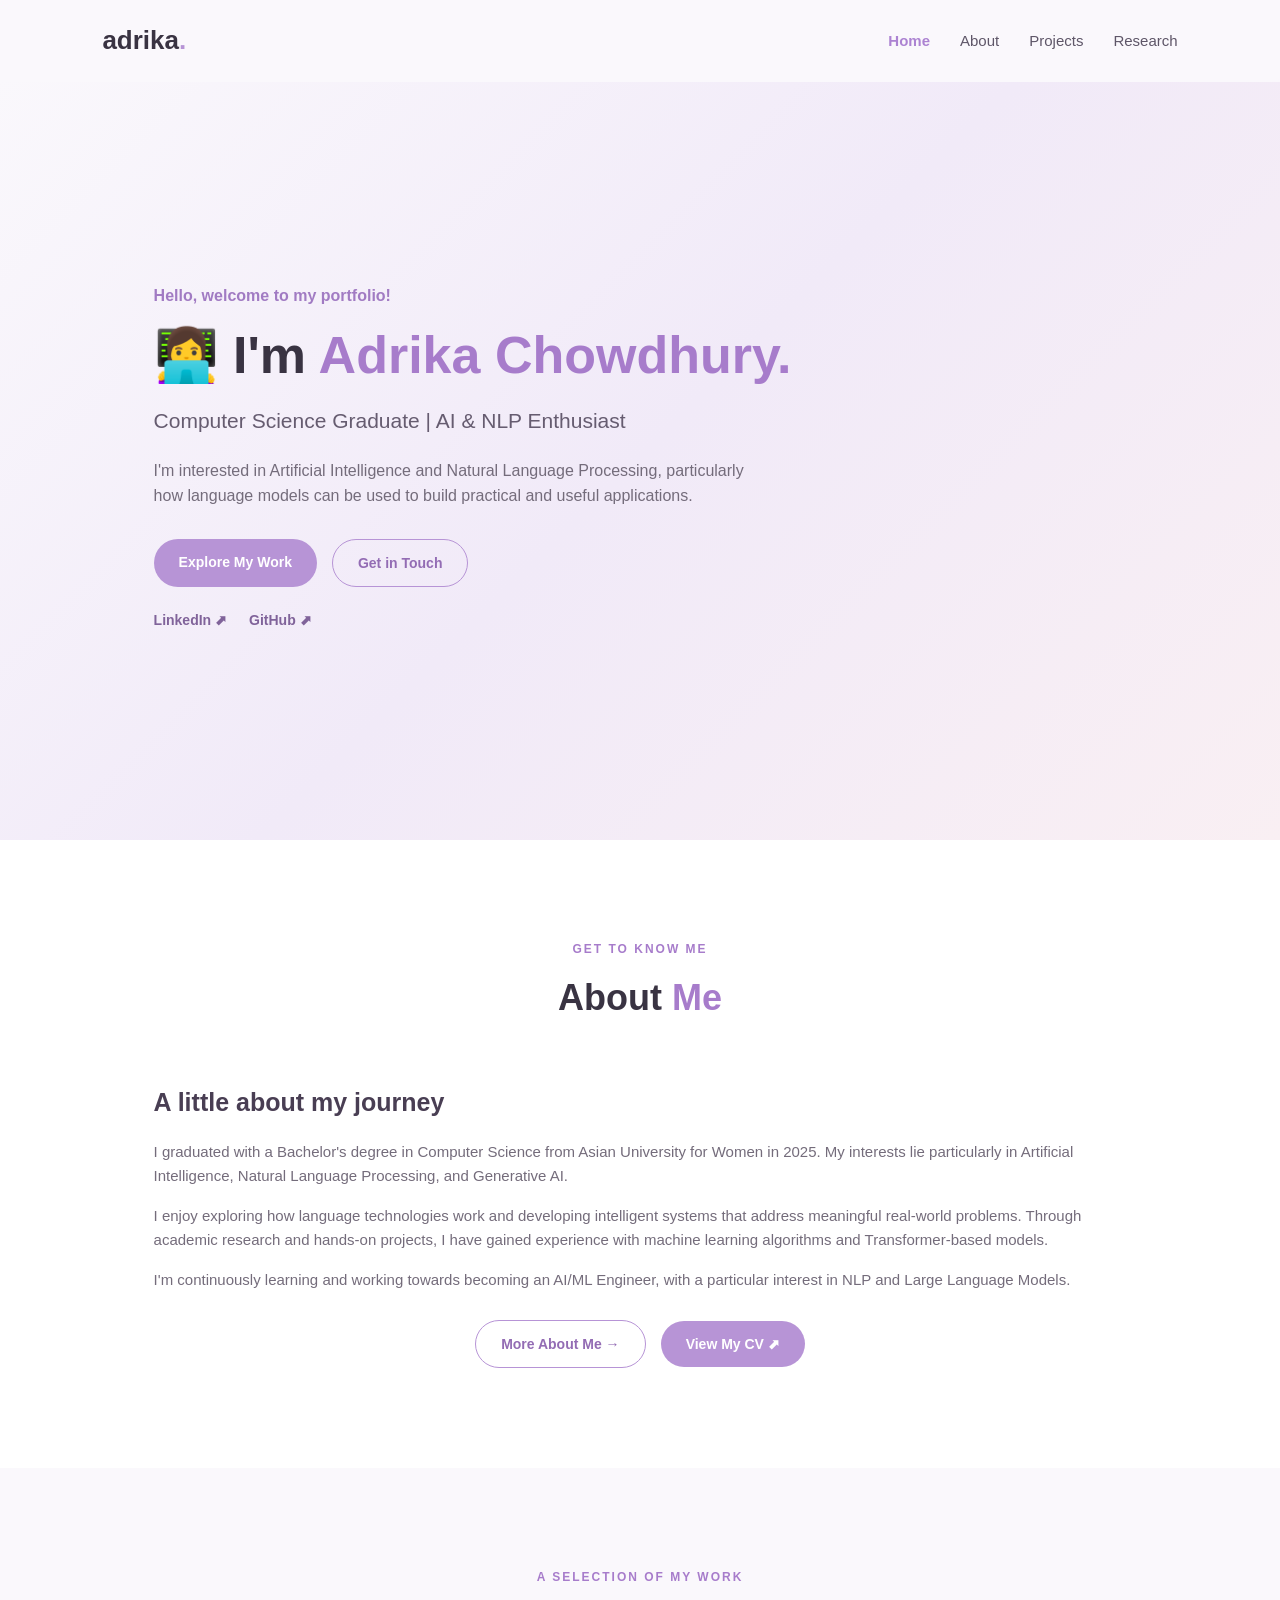
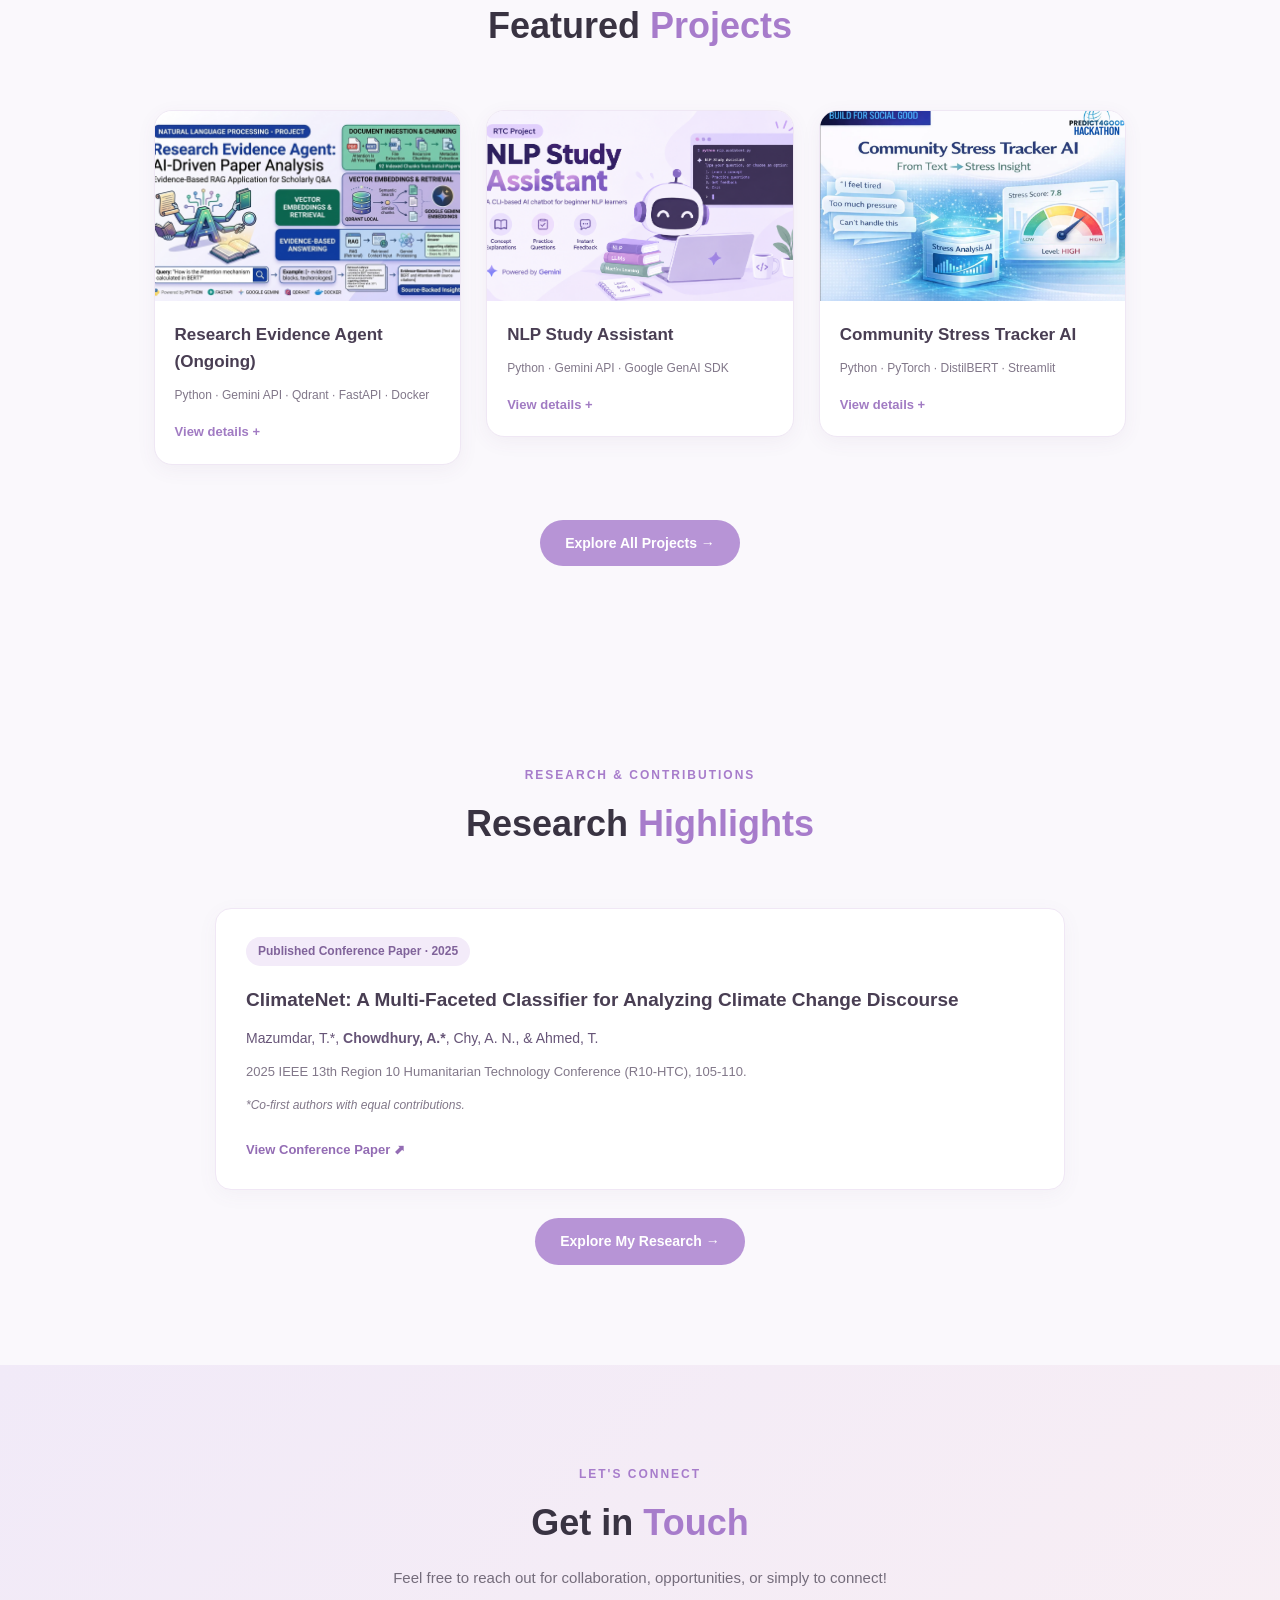
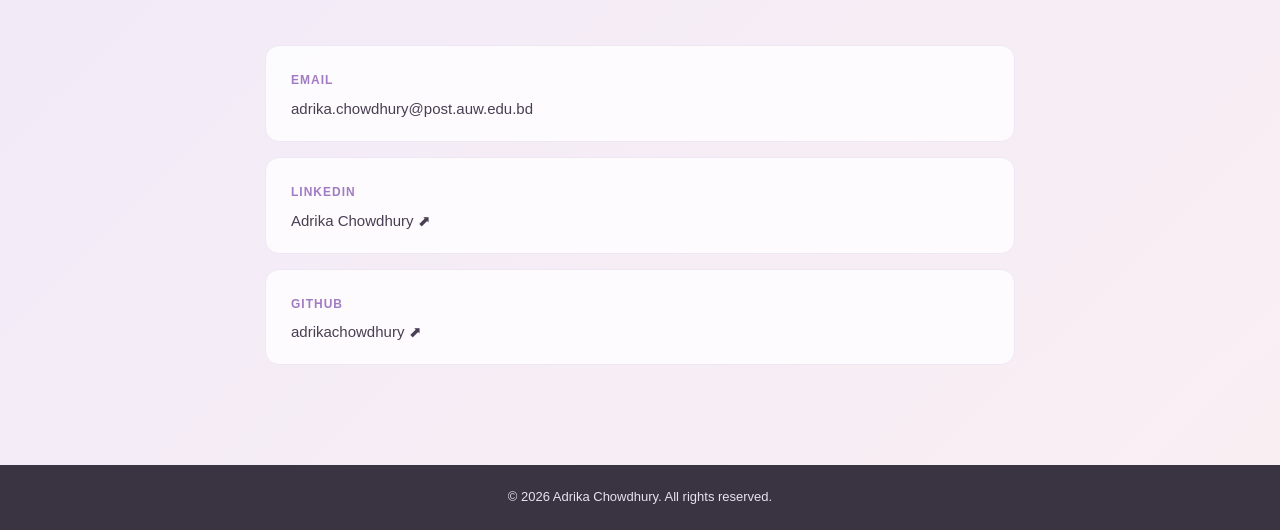
==== commit 0b483ff1: "Modify the navigation arrow of some more buttons" ====
--- a/index.html
+++ b/index.html
@@ -233,7 +233,7 @@
                         <p><strong>Year:</strong> 2026</p>
 
                         <a href="https://github.com/adrikachowdhury/NLP-Study-Assistant" class="project-link">
-                            GitHub Repository ↗
+                            GitHub Repository ⬈
                         </a>
 
                     </div>
@@ -339,7 +339,7 @@
                    target="_blank"
                    rel="noopener noreferrer"
                    class="publication-link">
-                    View Conference Paper ↗
+                    View Conference Paper ⬈
                 </a>
 
             </div>
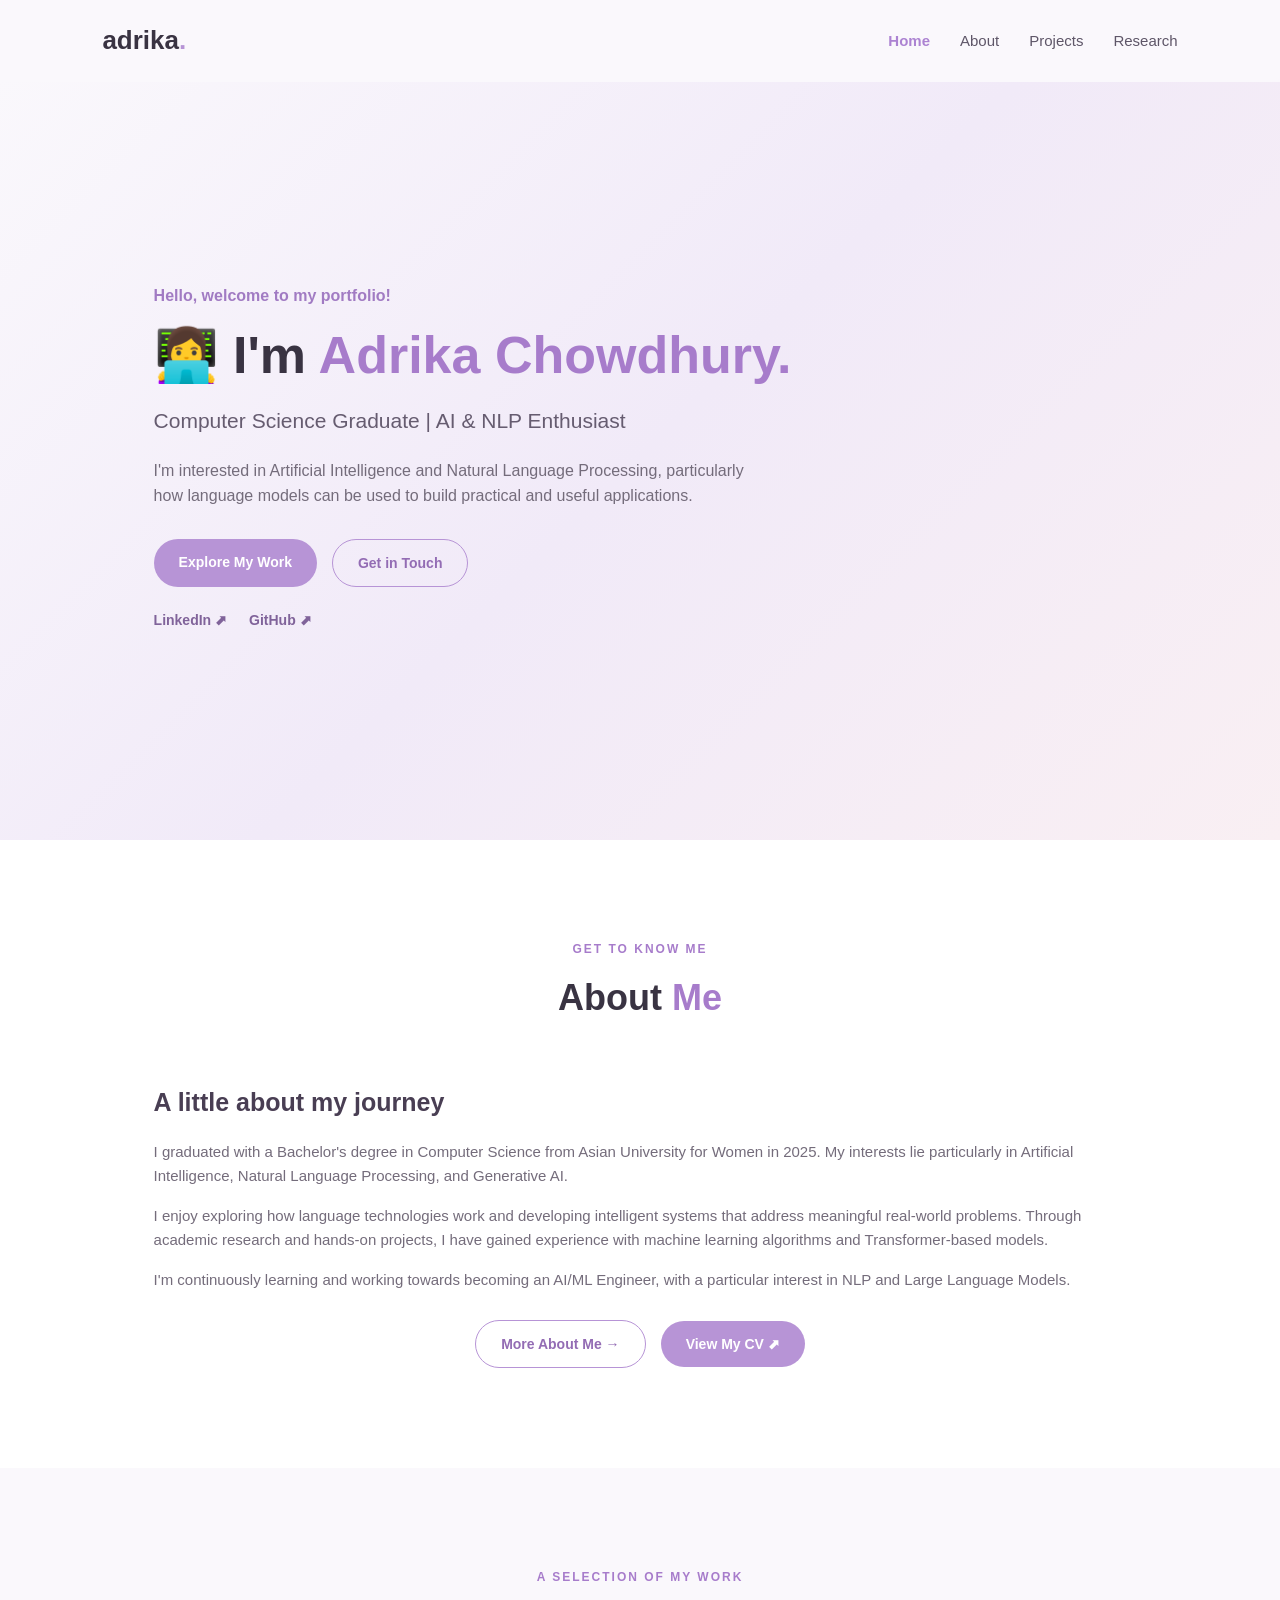
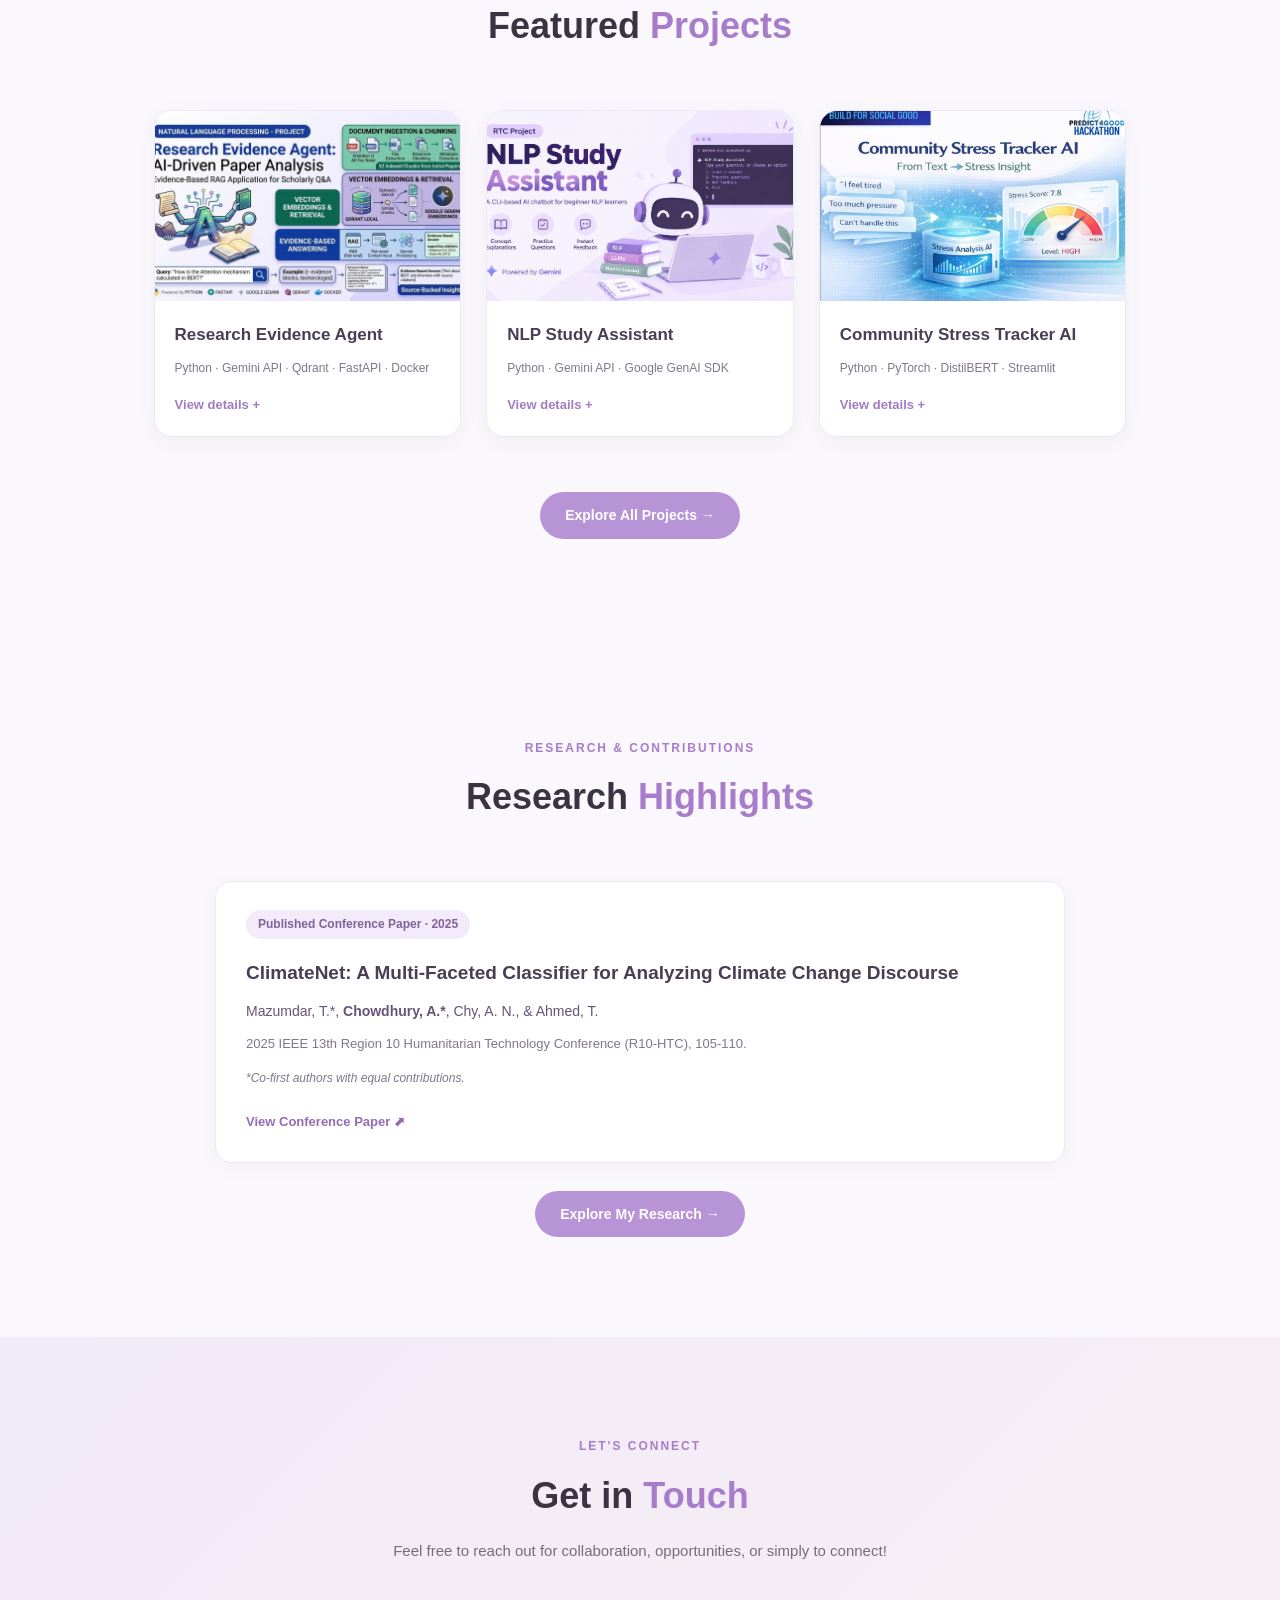
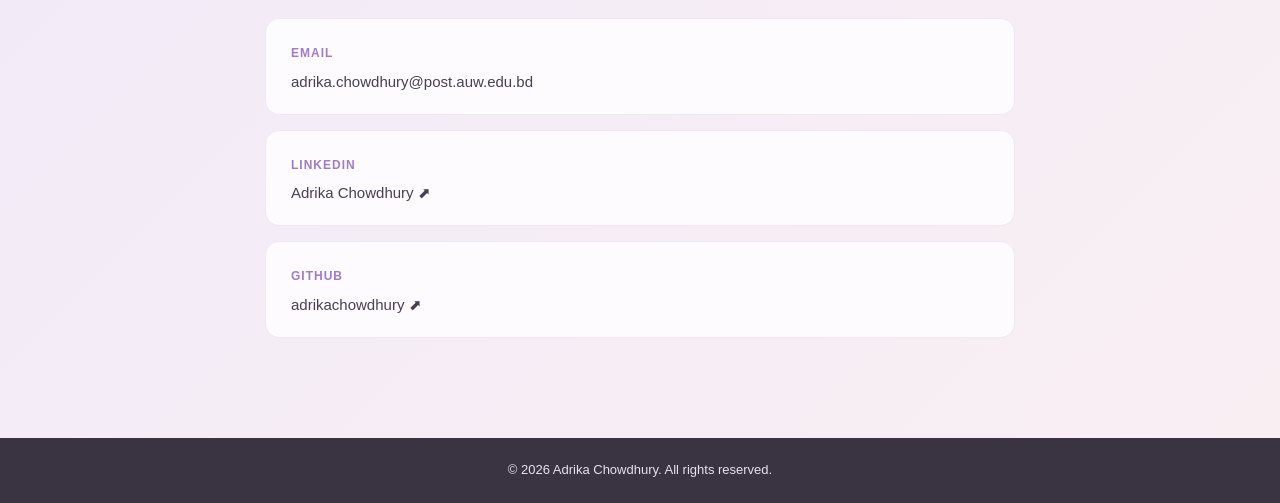
==== commit 6a25ff2a: "Update details of a project based on its completion" ====
--- a/index.html
+++ b/index.html
@@ -168,7 +168,7 @@
 
                         <div class="project-info">
 
-                            <h4>Research Evidence Agent (Ongoing)</h4>
+                            <h4>Research Evidence Agent </h4>
 
                             <p class="project-tech">
                                 Python · Gemini API · Qdrant · FastAPI · Docker
@@ -190,9 +190,9 @@
 
                         <p><strong>Year:</strong> 2026</p>
 
-                        <!-- <a href="#" class="project-link">
-                            GitHub Repository ↗
-                        </a> -->
+                        <a href="https://github.com/adrikachowdhury/research-evidence-agent" class="project-link">
+                            GitHub Repository ⬈
+                        </a>
 
                     </div>
 
@@ -275,7 +275,7 @@
                         <p><strong>Year:</strong> 2026</p>
 
                         <a href="https://github.com/adrikachowdhury/Community-Stress-Tracker-AI" class="project-link">
-                            GitHub Repository ↗
+                            GitHub Repository ⬈
                         </a>
 
                     </div>
